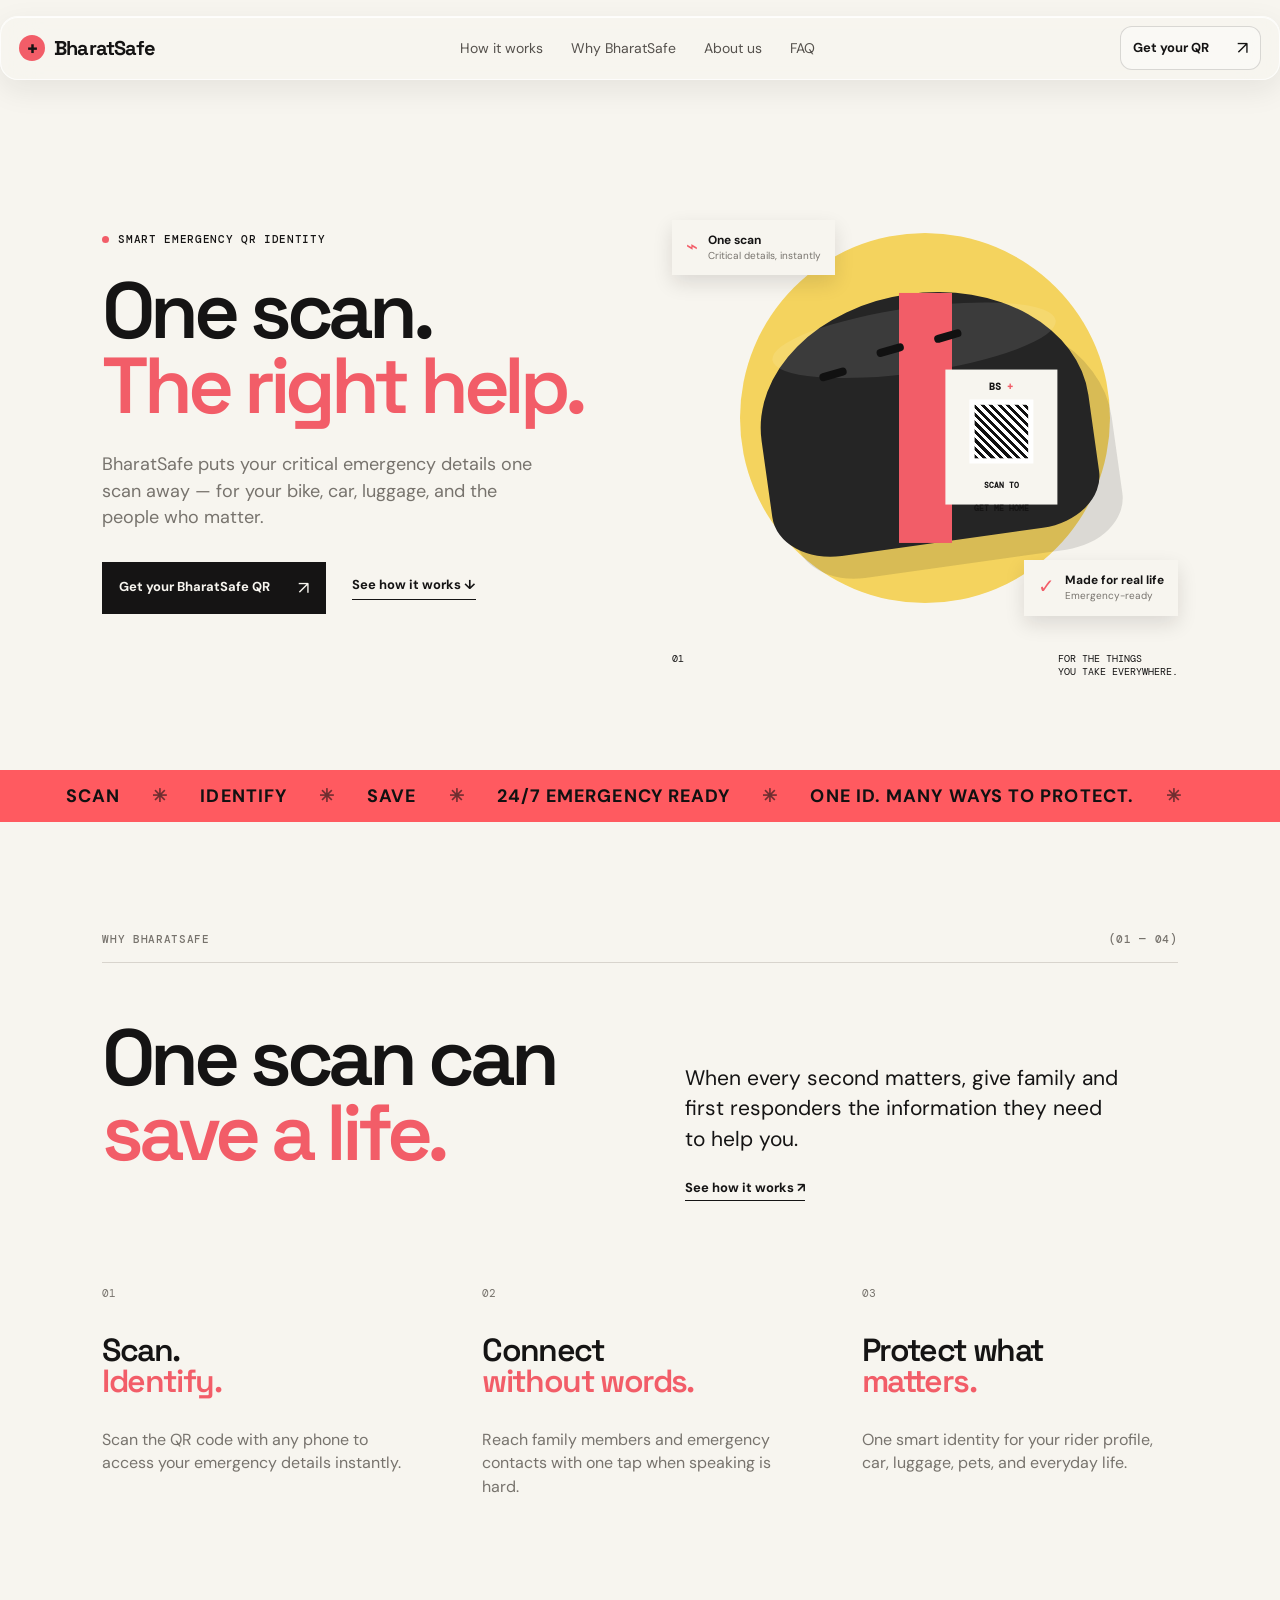
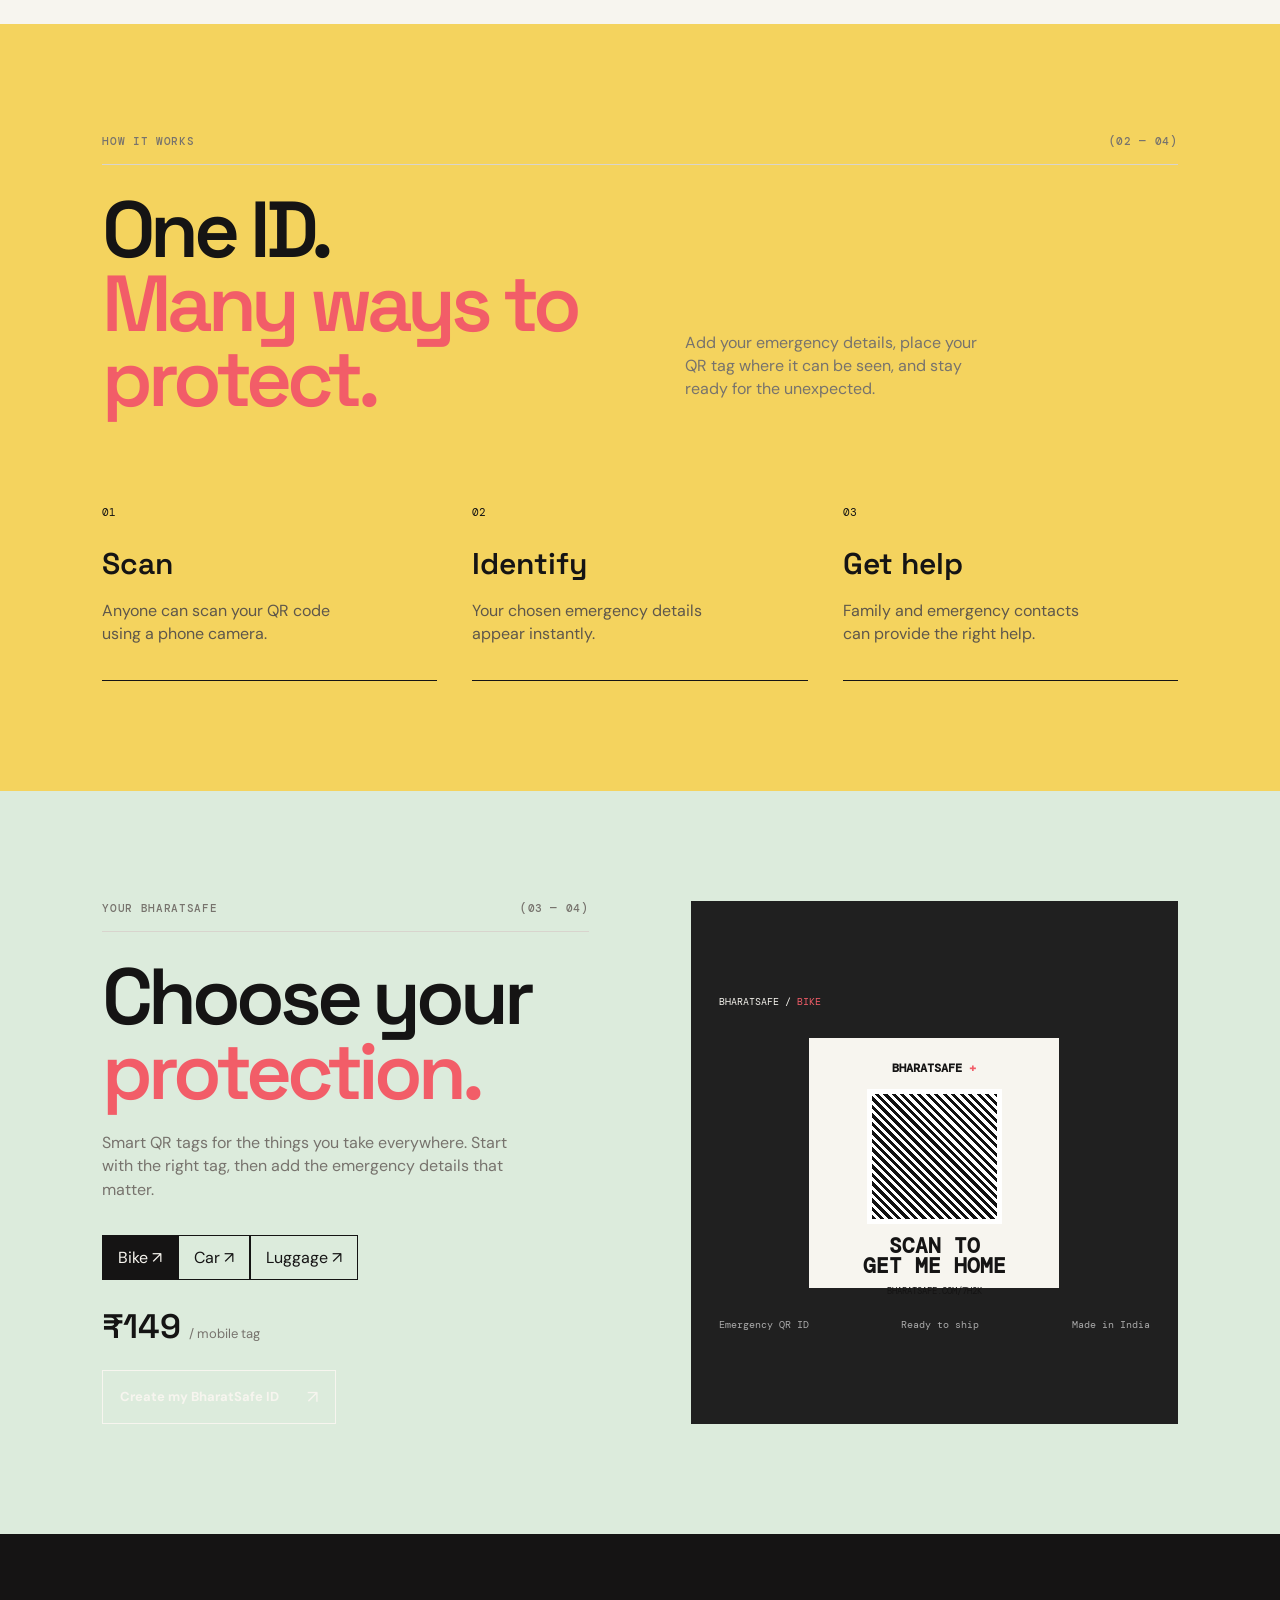
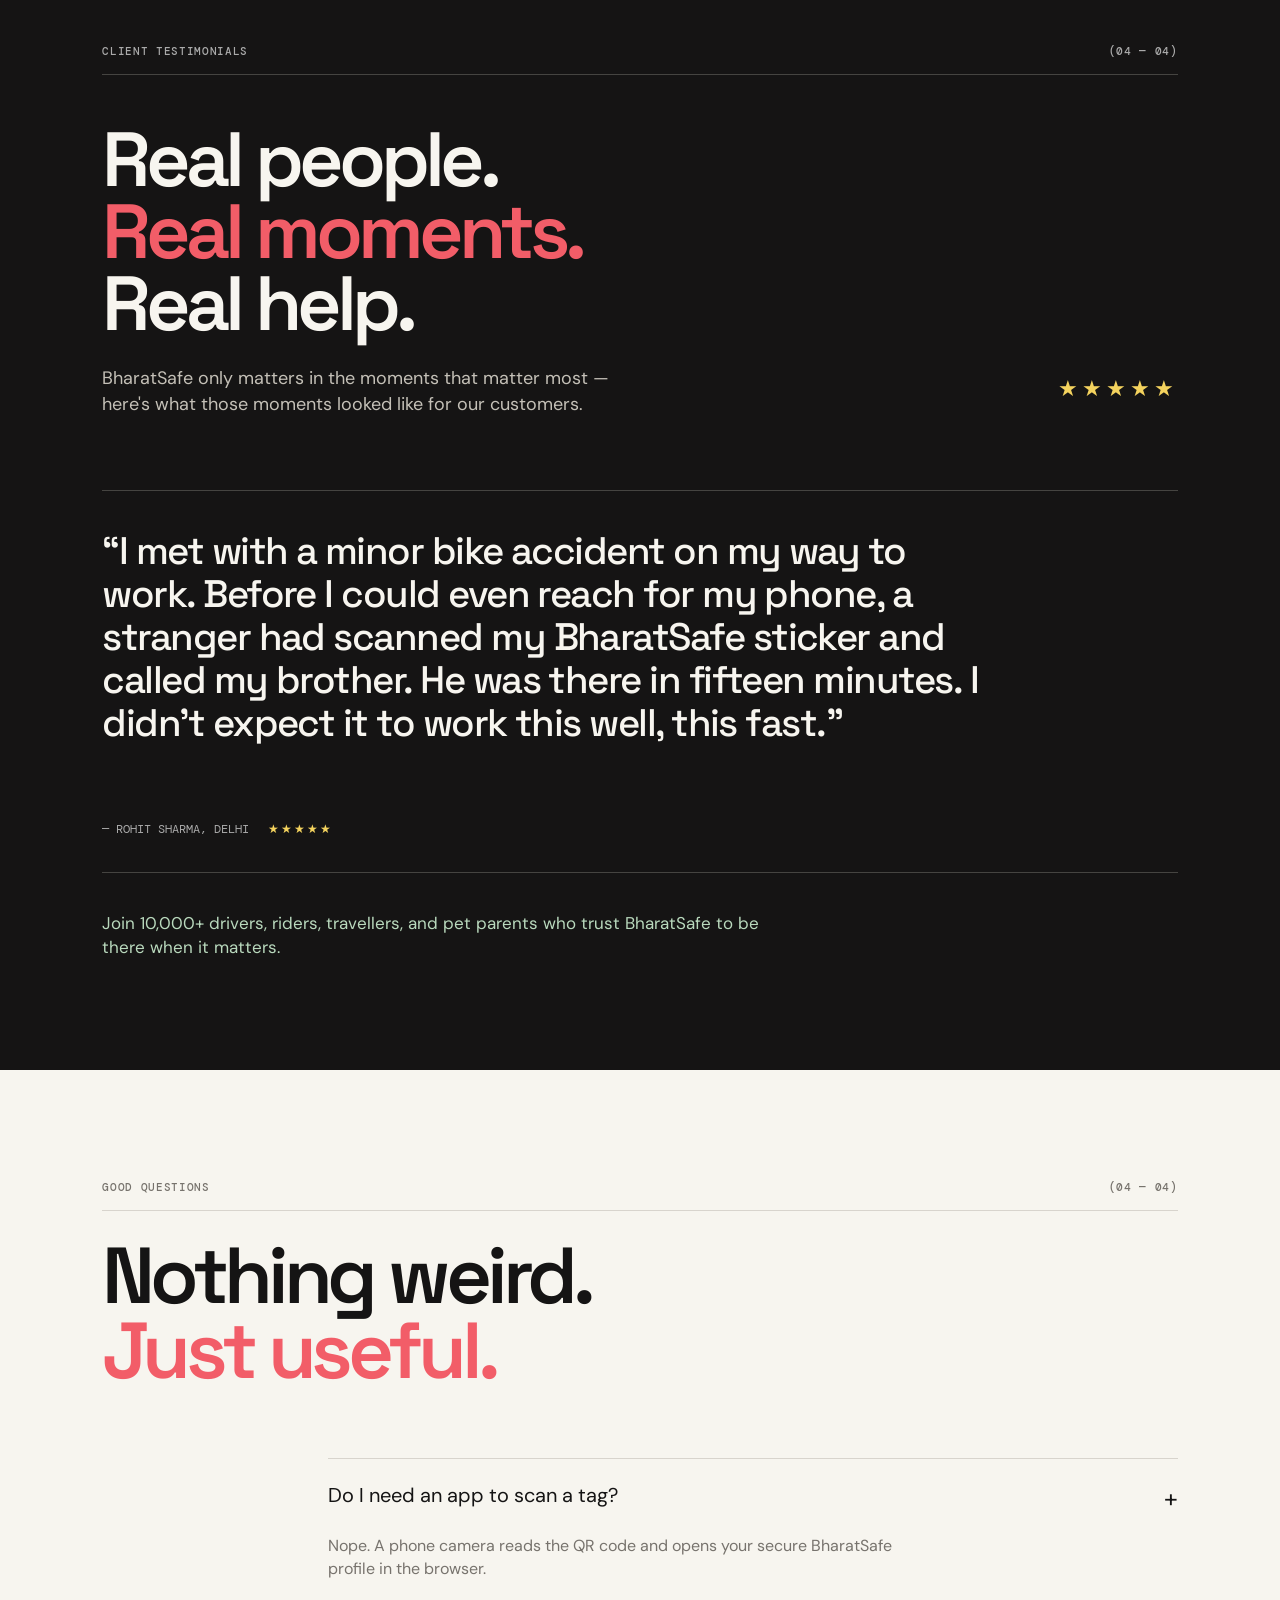
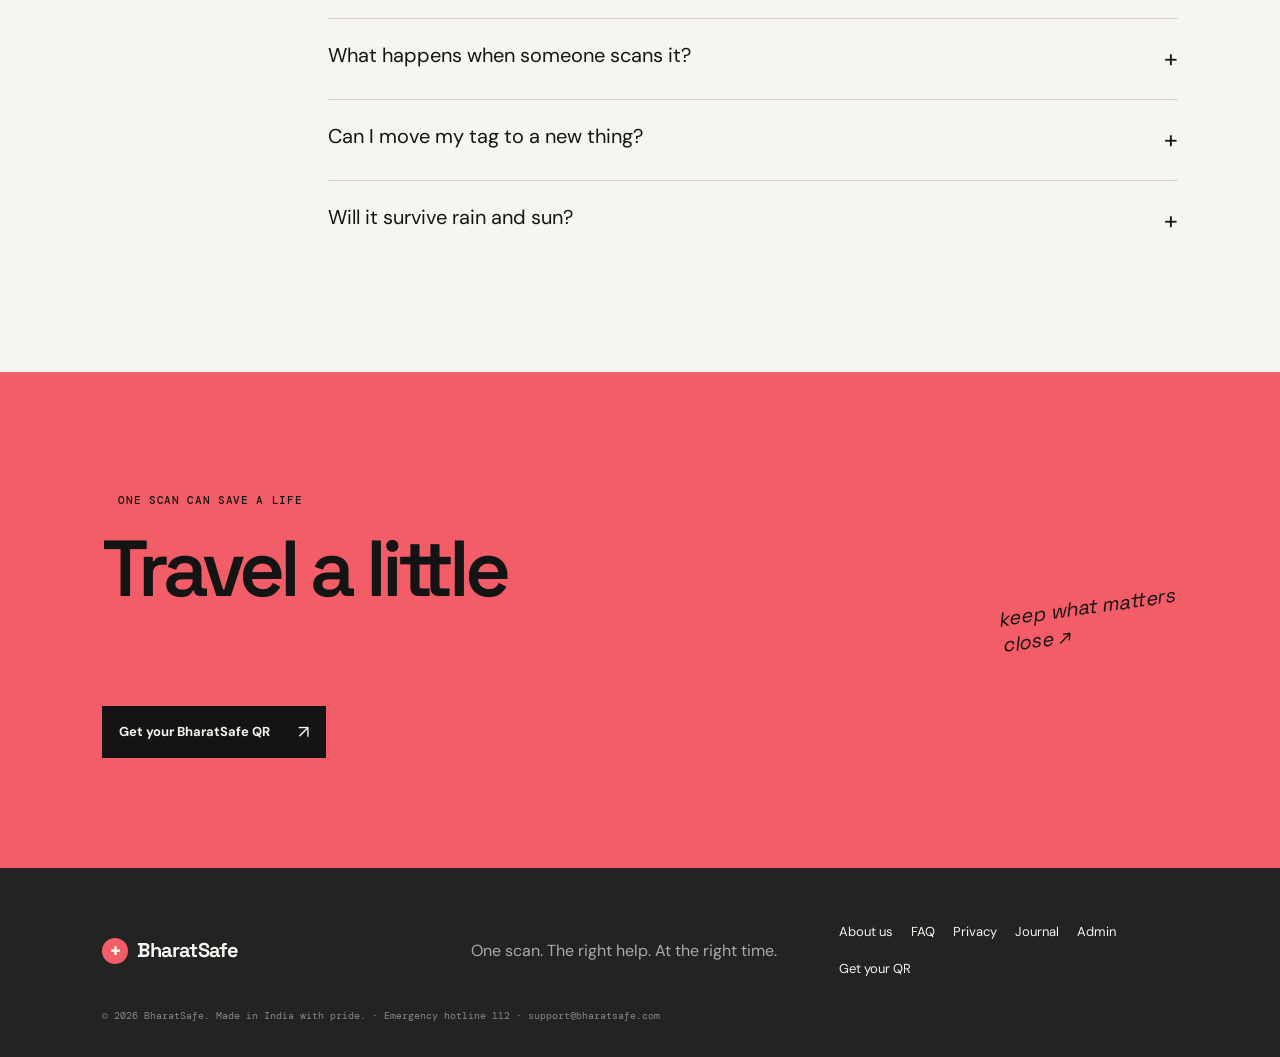
==== index.html @ a45b02cd "Add animated 24/7 ticker banner" ====
<!doctype html>
<html lang="en">
<head>
  <meta charset="UTF-8" />
  <meta name="viewport" content="width=device-width, initial-scale=1.0" />
  <meta name="description" content="BharatSafe smart emergency QR tags help people access your critical details when every second matters." />
  <title>BharatSafe — One scan. The right help.</title>
  <link rel="stylesheet" href="styles.css" />
  <link rel="stylesheet" href="glass-nav.css" />
  <link rel="stylesheet" href="cursor.css" />
</head>
<body>
  <header class="site-header">
    <a class="brand" href="/" aria-label="BharatSafe home">
      <span class="brand-mark" aria-hidden="true">+</span><span>BharatSafe</span>
    </a>
    <nav class="desktop-nav" aria-label="Main navigation">
      <a href="/how-it-works">How it works</a>
      <a href="/why-bharatsafe">Why BharatSafe</a>
      <a href="about.html">About us</a>
      <a href="/faq">FAQ</a>
    </nav>
    <a class="header-cta" href="/shop">Get your QR <span aria-hidden="true">↗</span></a>
  </header>

  <main id="top">
    <section class="hero section-pad">
      <div class="hero-copy reveal">
        <p class="eyebrow"><span class="eyebrow-dot"></span> Smart emergency QR identity</p>
        <h1>One scan.<br /><em>The right help.</em></h1>
        <p class="hero-intro">BharatSafe puts your critical emergency details one scan away — for your bike, car, luggage, and the people who matter.</p>
        <div class="hero-actions">
          <a class="button button-dark" href="/shop">Get your BharatSafe QR <span aria-hidden="true">↗</span></a>
          <a class="text-link" href="/how-it-works">See how it works <span aria-hidden="true">↓</span></a>
        </div>
      </div>

      <div class="hero-art reveal reveal-delay" aria-label="A BharatSafe QR sticker on a bike helmet">
        <div class="sun-shape"></div>
        <div class="floating-note note-one">
          <span class="note-icon" aria-hidden="true">⌁</span>
          <div><strong>One scan</strong><small>Critical details, instantly</small></div>
        </div>
        <div class="floating-note note-two">
          <span class="note-icon" aria-hidden="true">✓</span>
          <div><strong>Made for real life</strong><small>Emergency-ready</small></div>
        </div>
        <div class="helmet">
          <div class="helmet-shine"></div>
          <div class="helmet-stripe"></div>
          <div class="helmet-vent vent-one"></div>
          <div class="helmet-vent vent-two"></div>
          <div class="helmet-vent vent-three"></div>
          <div class="sticker">
            <div class="mini-brand">BS <span aria-hidden="true">+</span></div>
            <div class="qr qr-small" aria-hidden="true"></div>
            <strong>SCAN TO<br />GET ME HOME</strong>
          </div>
        </div>
        <div class="art-caption"><span>01</span><span>For the things<br />you take everywhere.</span></div>
      </div>
    </section>

   <section class="ticker" aria-label="BharatSafe benefits">
  <div class="ticker-track">
    <!-- First set of items -->
    <div class="ticker-content">
      <span>SCAN</span>
      <span class="ticker-sep" aria-hidden="true">✳</span>
      <span>IDENTIFY</span>
      <span class="ticker-sep" aria-hidden="true">✳</span>
      <span>SAVE</span>
      <span class="ticker-sep" aria-hidden="true">✳</span>
      <span>24/7 EMERGENCY READY</span>
      <span class="ticker-sep" aria-hidden="true">✳</span>
      <span>ONE ID. MANY WAYS TO PROTECT.</span>
      <span class="ticker-sep" aria-hidden="true">✳</span>
    </div>
    </section>

    <section class="intro section-pad" id="why-bharatsafe">
      <div class="section-kicker"><span>WHY BHARATSAFE</span><span>(01 — 04)</span></div>
      <div class="split-heading">
        <h2>One scan can<br /><em>save a life.</em></h2>
        <div>
          <p class="large-support">When every second matters, give family and first responders the information they need to help you.</p>
          <a class="arrow-link" href="/how-it-works">See how it works <span aria-hidden="true">↗</span></a>
        </div>
      </div>
      <div class="feature-grid">
        <article>
          <span class="feature-number">01</span>
          <h3>Scan.<br /><em>Identify.</em></h3>
          <p>Scan the QR code with any phone to access your emergency details instantly.</p>
        </article>
        <article>
          <span class="feature-number">02</span>
          <h3>Connect<br /><em>without words.</em></h3>
          <p>Reach family members and emergency contacts with one tap when speaking is hard.</p>
        </article>
        <article>
          <span class="feature-number">03</span>
          <h3>Protect what<br /><em>matters.</em></h3>
          <p>One smart identity for your rider profile, car, luggage, pets, and everyday life.</p>
        </article>
      </div>
    </section>

    <section class="showcase section-pad" id="how-it-works">
      <div class="section-kicker"><span>HOW IT WORKS</span><span>(02 — 04)</span></div>
      <div class="showcase-heading">
        <h2>One ID.<br /><em>Many ways to protect.</em></h2>
        <p>Add your emergency details, place your QR tag where it can be seen, and stay ready for the unexpected.</p>
      </div>
      <div class="steps">
        <div class="step active"><span>01</span><h3>Scan</h3><p>Anyone can scan your QR code using a phone camera.</p><div class="step-line"></div></div>
        <div class="step"><span>02</span><h3>Identify</h3><p>Your chosen emergency details appear instantly.</p><div class="step-line"></div></div>
        <div class="step"><span>03</span><h3>Get help</h3><p>Family and emergency contacts can provide the right help.</p><div class="step-line"></div></div>
      </div>
    </section>

    <section class="tag-builder section-pad" id="shop">
      <div class="builder-copy">
        <div class="section-kicker"><span>YOUR BHARATSAFE</span><span>(03 — 04)</span></div>
        <h2>Choose your<br /><em>protection.</em></h2>
        <p>Smart QR tags for the things you take everywhere. Start with the right tag, then add the emergency details that matter.</p>
        
        <div class="selector" role="tablist" aria-label="Choose a tag type">
          <button class="selector-button active" data-type="bike" role="tab" aria-selected="true">Bike <span aria-hidden="true">↗</span></button>
          <button class="selector-button" data-type="car" role="tab" aria-selected="false">Car <span aria-hidden="true">↗</span></button>
          <button class="selector-button" data-type="luggage" role="tab" aria-selected="false">Luggage <span aria-hidden="true">↗</span></button>
        </div>

        <div class="price-line"><strong>₹149</strong><span>/ mobile tag</span></div>
        <a class="button button-light" href="/profile">Create my BharatSafe ID <span aria-hidden="true">↗</span></a>
      </div>

      <div class="tag-preview">
        <div class="preview-label">BHARATSAFE / <span id="preview-type">BIKE</span></div>
        <div class="large-sticker">
          <div class="mini-brand large">BHARATSAFE <span aria-hidden="true">+</span></div>
          <div class="qr qr-large" aria-hidden="true"></div>
          <h3 id="preview-title">SCAN TO<br />GET ME HOME</h3>
          <p>BHARATSAFE.COM/7H2K</p>
        </div>
        <div class="preview-foot">
          <span>Emergency QR ID</span>
          <span>Ready to ship</span>
          <span>Made in India</span>
        </div>
      </div>
    </section>

    <section class="testimonials section-pad" id="profile">
      <div class="section-kicker"><span>CLIENT TESTIMONIALS</span><span>(04 — 04)</span></div>
      <div class="testimonials-heading">
        <div>
          <h2>Real people.<br /><em>Real moments.</em><br />Real help.</h2>
          <p>BharatSafe only matters in the moments that matter most — here's what those moments looked like for our customers.</p>
        </div>
        <span class="testimonial-stars" aria-label="Five star testimonials">★★★★★</span>
      </div>
      <div class="testimonial-window" aria-live="polite">
        <div class="testimonial-track">
          <article class="testimonial-card"><p>“I met with a minor bike accident on my way to work. Before I could even reach for my phone, a stranger had scanned my BharatSafe sticker and called my brother. He was there in fifteen minutes. I didn't expect it to work this well, this fast.”</p><footer>— Rohit Sharma, Delhi <span aria-hidden="true">★★★★★</span></footer></article>
          <article class="testimonial-card"><p>“Lost my suitcase during a layover and honestly thought I'd never see it again. Someone at the airport scanned the BharatSafe tag and messaged me directly. Got it back the same day — no complaints, no lost-and-found forms.”</p><footer>— Priya Nair, Bengaluru <span aria-hidden="true">★★★★★</span></footer></article>
          <article class="testimonial-card"><p>“My dog Simba slipped out of the house during the Diwali fireworks — every pet parent's nightmare. A neighbour a few streets away scanned his BharatSafe collar tag and called us within minutes. I don't think I've ever run that fast to hug my dog.”</p><footer>— Meera Iyer, Mumbai <span aria-hidden="true">★★★★★</span></footer></article>
          <article class="testimonial-card"><p>“As a parent, I put BharatSafe stickers on my son's bike and school bag without expecting much. Then his bike was involved in a small scrape near school, and the other rider scanned it and called me directly instead of panicking. It genuinely gives me peace of mind now.”</p><footer>— Anita Desai, Pune <span aria-hidden="true">★★★★★</span></footer></article>
          <article class="testimonial-card"><p>“My cat is an escape artist — always has been. Ever since I put a BharatSafe tag on her collar, I worry a lot less every time she slips out the door.”</p><footer>— Arjun Kapoor, Chandigarh <span aria-hidden="true">★★★★★</span></footer></article>
          <article class="testimonial-card"><p>“Simple, affordable, and genuinely useful. No unnecessary app, no complicated setup — just a sticker that does exactly what it promises. This is the kind of quiet innovation India needs more of.”</p><footer>— Karan Mehta, Ahmedabad <span aria-hidden="true">★★★★★</span></footer></article>
        </div>
      </div>
      <p class="trust-line">Join 10,000+ drivers, riders, travellers, and pet parents who trust BharatSafe to be there when it matters.</p>
    </section>

    <section class="faq section-pad" id="faq">
      <div class="section-kicker"><span>GOOD QUESTIONS</span><span>(04 — 04)</span></div>
      <h2>Nothing weird.<br /><em>Just useful.</em></h2>
      <div class="faq-list">
        <details open>
          <summary>Do I need an app to scan a tag? <span aria-hidden="true">+</span></summary>
          <p>Nope. A phone camera reads the QR code and opens your secure BharatSafe profile in the browser.</p>
        </details>
        <details>
          <summary>What happens when someone scans it? <span aria-hidden="true">+</span></summary>
          <p>They see the contact details you chose to share and can reach you without seeing your private account information.</p>
        </details>
        <details>
          <summary>Can I move my tag to a new thing? <span aria-hidden="true">+</span></summary>
          <p>Yes. You can update the name and details on your profile anytime. The code stays the same.</p>
        </details>
        <details>
          <summary>Will it survive rain and sun? <span aria-hidden="true">+</span></summary>
          <p>BharatSafe stickers are made with durable, weatherproof vinyl and a UV-resistant finish.</p>
        </details>
      </div>
    </section>

    <section class="final-cta section-pad">
      <div class="final-cta-inner">
        <p class="eyebrow"><span class="eyebrow-dot"></span> One scan can save a life</p>
        <h2>Travel a little<br /><em>safer.</em></h2>
        <a class="button button-dark" href="/shop">Get your BharatSafe QR <span aria-hidden="true">↗</span></a>
      </div>
      <div class="final-scribble">keep what matters<br />close <span aria-hidden="true">↗</span></div>
    </section>
  </main>

  <footer class="site-footer">
    <a class="brand" href="/" aria-label="BharatSafe home">
      <span class="brand-mark" aria-hidden="true">+</span><span>BharatSafe</span>
    </a>
    <p>One scan. The right help. At the right time.</p>
    <div>
      <a href="about.html">About us</a>
      <a href="/faq">FAQ</a>
      <a href="/profile">Privacy</a>
      <a href="/journal">Journal</a>
      <a href="/admin">Admin</a>
      <a href="/shop">Get your QR</a>
    </div>
    <small>© 2026 BharatSafe. Made in India with pride. · Emergency hotline 112 · support@bharatsafe.com</small>
  </footer>

  <script src="cursor.js"></script>
  <script src="script.js"></script>
</body>
</html>
---- styles.css ----
@import url('https://fonts.googleapis.com/css2?family=DM+Mono:wght@400;500&family=DM+Sans:wght@400;500;600;700&family=Space+Grotesk:wght@400;500;600;700&display=swap');
:root{--paper:#f7f5ef;--ink:#151414;--muted:#77736d;--pink:#f25d68;--yellow:#f4d35e;--line:#d8d4cd;--green:#b9d9bd}*{box-sizing:border-box}html{scroll-behavior:smooth}body{margin:0;background:var(--paper);color:var(--ink);font-family:'DM Sans',sans-serif;font-size:16px;line-height:1.45}a{color:inherit;text-decoration:none}button{font:inherit;color:inherit}.site-header{height:84px;display:flex;align-items:center;justify-content:space-between;max-width:1440px;margin:auto;padding:0 5vw;border-bottom:1px solid var(--line)}.brand{font-family:'Space Grotesk',sans-serif;font-size:20px;font-weight:700;letter-spacing:-.04em;display:flex;align-items:center;gap:9px}.brand-mark{background:var(--pink);width:26px;height:26px;display:inline-grid;place-items:center;border-radius:50%;font-size:21px;line-height:1}.desktop-nav{display:flex;gap:28px;color:#55514d;font-size:14px}.desktop-nav a:hover,.site-footer a:hover{text-decoration:underline;text-underline-offset:4px}.header-cta,.button{display:inline-flex;align-items:center;justify-content:center;gap:28px;padding:13px 17px;font-size:13px;font-weight:700}.header-cta{border-bottom:1px solid var(--ink);padding:5px 0}.header-cta span,.button span{font-size:18px;font-weight:400}.section-pad{padding:110px 8vw;max-width:1440px;margin:auto}.eyebrow,.section-kicker{font:500 11px 'DM Mono',monospace;letter-spacing:.06em;text-transform:uppercase}.eyebrow{display:flex;align-items:center;gap:9px}.eyebrow-dot{width:7px;height:7px;background:var(--pink);display:inline-block;border-radius:50%}.hero{min-height:690px;display:grid;grid-template-columns:1fr 1fr;gap:5vw;align-items:center;padding-top:75px;padding-bottom:90px;overflow:hidden}.hero h1,.split-heading h2,.showcase h2,.builder-copy h2,.profile-card h2,.faq h2,.final-cta h2{font:600 clamp(52px,6.2vw,94px)/.94 'Space Grotesk',sans-serif;letter-spacing:-.065em;margin:28px 0}.hero h1 em,.split-heading em,.showcase em,.builder-copy em,.profile-card em,.faq em,.final-cta em{font-style:normal;color:var(--pink)}.hero-intro{max-width:440px;font-size:18px;color:var(--muted)}.hero-actions{display:flex;align-items:center;gap:26px;margin-top:32px}.button-dark{background:var(--ink);color:var(--paper)}.button-light{border:1px solid var(--paper);color:var(--paper)}.text-link,.arrow-link{font-size:13px;font-weight:700;border-bottom:1px solid currentColor;padding-bottom:4px}.hero-art{min-height:520px;position:relative}.sun-shape{position:absolute;width:370px;height:370px;border-radius:50%;background:var(--yellow);left:50%;top:50%;transform:translate(-50%,-50%)}.helmet{position:absolute;width:330px;height:250px;border-radius:52% 52% 20% 20%;background:#252525;left:50%;top:50%;transform:translate(-50%,-50%) rotate(-8deg);box-shadow:20px 25px 0 rgba(21,20,20,.12)}.helmet-shine{position:absolute;inset:14px 22px auto;height:65px;border-radius:50%;background:rgba(255,255,255,.1)}.helmet-stripe{position:absolute;inset:0 42%;background:var(--pink);transform:rotate(8deg)}.helmet-vent{position:absolute;width:28px;height:8px;border-radius:8px;background:#111;transform:rotate(-8deg)}.vent-one{top:65px;left:66px}.vent-two{top:49px;left:126px}.vent-three{top:43px;left:185px}.sticker{position:absolute;right:36px;bottom:28px;width:112px;height:135px;background:var(--paper);padding:10px;transform:rotate(8deg);text-align:center}.mini-brand{font:700 10px 'DM Mono',monospace}.mini-brand span{color:var(--pink)}.qr{background:repeating-linear-gradient(45deg,#111 0 3px,#fff 3px 6px);border:5px solid #fff}.qr-small{width:64px;height:64px;margin:7px auto}.sticker strong{font:700 8px 'DM Mono',monospace;line-height:1.1}.floating-note{position:absolute;z-index:2;background:var(--paper);padding:12px 14px;display:flex;gap:10px;box-shadow:0 8px 20px rgba(21,20,20,.12);font-size:12px}.floating-note small{display:block;color:var(--muted);font-size:10px}.note-one{top:62px;left:0}.note-two{right:0;bottom:62px}.note-icon{color:var(--pink);font-size:20px}.art-caption{position:absolute;bottom:0;left:0;right:0;display:flex;justify-content:space-between;font:10px 'DM Mono',monospace;text-transform:uppercase}.ticker{display:flex;align-items:center;justify-content:space-around;gap:20px;padding:18px 5vw;background:var(--pink);font:700 12px 'DM Mono',monospace;overflow:hidden}.ticker span{font-size:18px}.section-kicker{display:flex;justify-content:space-between;border-bottom:1px solid var(--line);padding-bottom:16px;color:var(--muted)}.split-heading{display:grid;grid-template-columns:1fr 1fr;gap:7vw;align-items:end}.split-heading h2{margin-top:58px}.large-support{font-size:21px;max-width:440px}.feature-grid{display:grid;grid-template-columns:repeat(3,1fr);gap:5vw;margin-top:82px}.feature-number{font:11px 'DM Mono',monospace;color:var(--muted)}.feature-grid h3{font:600 32px/.95 'Space Grotesk',sans-serif;letter-spacing:-.05em}.feature-grid em{font-style:normal;color:var(--pink)}.feature-grid p,.showcase-heading>p{color:var(--muted);max-width:300px}.showcase{background:var(--yellow)}.showcase-heading{display:grid;grid-template-columns:1fr 1fr;gap:7vw;align-items:end}.showcase-heading h2{margin-bottom:0}.steps{display:grid;grid-template-columns:repeat(3,1fr);gap:35px;margin-top:82px}.step{position:relative}.step>span{font:11px 'DM Mono',monospace}.step h3{font:600 30px 'Space Grotesk',sans-serif;margin:22px 0 8px}.step p{color:#5e574b;max-width:240px}.step-line{height:1px;background:var(--ink);margin-top:35px}.tag-builder{display:grid;grid-template-columns:1fr 1fr;gap:8vw;background:#dcebdc}.builder-copy h2{margin-bottom:22px}.builder-copy>p{color:var(--muted);max-width:420px}.selector{display:flex;margin:34px 0 25px}.selector-button{border:1px solid var(--ink);background:transparent;padding:10px 15px;cursor:pointer}.selector-button.active{background:var(--ink);color:var(--paper)}.price-line{display:flex;align-items:baseline;gap:8px;margin-bottom:22px}.price-line strong{font:600 34px 'Space Grotesk',sans-serif}.price-line span{color:var(--muted);font-size:13px}.tag-preview{background:#202020;color:var(--paper);min-height:480px;padding:28px;display:flex;flex-direction:column;align-items:center;justify-content:center}.preview-label,.preview-foot{width:100%;font:10px 'DM Mono',monospace}.preview-label{text-align:left}.preview-label span{color:var(--pink)}.large-sticker{width:250px;height:250px;background:var(--paper);color:var(--ink);padding:22px;text-align:center;margin:30px auto}.mini-brand.large{font-size:12px}.qr-large{width:135px;height:135px;margin:13px auto}.large-sticker h3{font:700 21px/.95 'DM Mono',monospace;margin:0}.large-sticker p{font:9px 'DM Mono',monospace}.preview-foot{display:flex;justify-content:space-between;color:#aaa}.profile{background:var(--ink);color:var(--paper)}.profile-card{display:grid;grid-template-columns:1fr 1fr;gap:8vw}.profile-card h2{margin-top:28px}.profile-details{padding-top:18px}.profile-details>p{font-size:20px;color:#c4c0b7;max-width:460px}.detail-row{display:flex;justify-content:space-between;border-bottom:1px solid #474541;padding:16px 0;font:12px 'DM Mono',monospace}.detail-row strong{color:var(--green);font-weight:400}.light-link{display:inline-block;margin-top:28px;color:var(--paper)}.faq h2{margin-bottom:70px}.faq-list{max-width:850px;margin-left:auto}.faq details{border-top:1px solid var(--line);padding:22px 0}.faq summary{display:flex;justify-content:space-between;cursor:pointer;font-size:20px}.faq summary span{font-size:25px}.faq details p{color:var(--muted);max-width:600px}.final-cta{position:relative;min-height:480px;display:flex;align-items:center;justify-content:space-between;background:var(--pink)}.final-cta h2{margin:25px 0}.final-scribble{font:italic 20px 'Space Grotesk',sans-serif;transform:rotate(-8deg)}.site-footer{display:grid;grid-template-columns:1fr 1fr 1fr;gap:30px;padding:55px 8vw 35px;background:#242323;color:var(--paper)}.site-footer p{color:#aaa}.site-footer>div{display:flex;gap:18px;flex-wrap:wrap;font-size:13px}.site-footer small{grid-column:1/-1;color:#888;font:10px 'DM Mono',monospace}
.about-hero{padding-top:96px;padding-bottom:116px;display:grid;grid-template-columns:minmax(0,1.15fr) minmax(260px,.85fr);gap:8vw;align-items:end}.about-hero h1{max-width:820px;margin:28px 0 0;font:600 clamp(56px,8vw,116px)/.92 'Space Grotesk',sans-serif;letter-spacing:-.065em}.about-hero h1 em,.about-section h2 em{font-style:normal;color:var(--pink)}.about-hero-copy{max-width:390px;padding-bottom:10px;font-size:20px}.about-rule{border-top:1px solid var(--line)}.about-section{padding-top:104px;padding-bottom:104px}.about-section:nth-of-type(odd){background:#f0ede5}.about-grid{display:grid;grid-template-columns:minmax(240px,.7fr) minmax(0,1.3fr);gap:10vw;margin-top:54px}.about-section h2{margin:0;font:600 clamp(42px,5vw,74px)/.94 'Space Grotesk',sans-serif;letter-spacing:-.06em}.about-copy{max-width:700px}.about-copy p{margin:0 0 24px;font-size:18px;line-height:1.65}.about-copy p:last-child{margin-bottom:0}.about-copy em{font-style:italic}.about-point{padding-top:17px;border-top:1px solid var(--line)}.about-point strong{font:600 13px 'DM Mono',monospace;letter-spacing:.06em;text-transform:uppercase}.about-values{display:grid;grid-template-columns:repeat(2,1fr);gap:1px;background:var(--line);margin-top:60px;border:1px solid var(--line)}.about-value{background:var(--paper);padding:30px 28px 34px;min-height:190px}.about-value h3{margin:0 0 14px;font:600 24px 'Space Grotesk',sans-serif}.about-value p{margin:0;color:#595550;line-height:1.6}.about-quote{margin:0;padding:44px 0 0;border-top:1px solid var(--line);font:500 clamp(27px,3.3vw,47px)/1.05 'Space Grotesk',sans-serif;letter-spacing:-.04em}.about-quote em{color:var(--pink);font-style:normal}
@media(max-width:800px){.site-header{height:70px;padding:0 6vw}.desktop-nav{display:none}.header-cta{font-size:12px}.section-pad{padding:76px 7vw}.hero{display:block;min-height:auto;padding-top:70px}.hero h1{font-size:clamp(52px,14vw,80px)}.hero-art{margin-top:65px;min-height:405px}.helmet{transform:translate(-50%,-50%) rotate(-8deg) scale(.78)}.ticker{gap:22px;justify-content:flex-start;padding-left:7vw}.ticker div:nth-of-type(2),.ticker div:nth-of-type(4),.ticker span:nth-of-type(3){display:none}.split-heading,.tag-builder,.profile-card,.showcase-heading{display:block}.split-heading h2{margin:42px 0 28px}.large-support{font-size:17px}.feature-grid{grid-template-columns:1fr;gap:37px;margin-top:55px}.showcase-heading>p{margin-bottom:42px}.showcase h2{margin-bottom:30px}.steps{grid-template-columns:1fr;gap:38px}.step-line{margin-top:18px}.tag-preview{margin-top:65px;min-height:420px}.large-sticker{width:205px;height:205px;padding:18px}.qr-large{width:104px;height:104px}.large-sticker h3{font-size:19px}.profile-card h2{margin:24px 0 55px}.faq h2{margin-bottom:48px}.faq summary{font-size:18px;gap:25px}.final-cta{display:block;min-height:510px}.final-scribble{position:absolute;bottom:65px;right:7vw}.site-footer{display:block}.site-footer p{margin:20px 0 28px}.site-footer small{display:block;margin-top:30px}.site-footer>div{flex-wrap:wrap}.about-hero{display:block;padding-top:74px;padding-bottom:76px}.about-hero h1{font-size:clamp(52px,14vw,80px)}.about-hero-copy{padding-top:34px;font-size:18px}.about-section{padding-top:74px;padding-bottom:74px}.about-grid{display:block;margin-top:42px}.about-section h2{margin-bottom:38px}.about-copy p{font-size:17px}.about-values{grid-template-columns:1fr;margin-top:46px}.about-value{min-height:auto}}

.testimonials{background:var(--ink);color:var(--paper);max-width:none}.testimonials .section-kicker{color:#aaa;border-color:#454441}.testimonials-heading{display:flex;align-items:end;justify-content:space-between;gap:40px}.testimonials h2{font:600 clamp(48px,6vw,84px)/.94 'Space Grotesk',sans-serif;letter-spacing:-.065em;margin:48px 0 25px}.testimonials h2 em{font-style:normal;color:var(--pink)}.testimonials-heading p{max-width:530px;color:#c4c0b7;font-size:18px}.testimonial-stars{color:var(--yellow);font-size:22px;letter-spacing:4px;padding-bottom:30px}.testimonial-window{overflow:hidden;margin-top:55px}.testimonial-track{display:flex;transition:transform .8s cubic-bezier(.22,.61,.36,1)}.testimonial-card{flex:0 0 100%;min-height:260px;padding:38px 5vw 35px 0;border-top:1px solid #454441;border-bottom:1px solid #454441;display:flex;flex-direction:column;justify-content:space-between}.testimonial-card p{max-width:900px;margin:0;font:500 clamp(24px,3vw,42px)/1.12 'Space Grotesk',sans-serif;letter-spacing:-.04em}.testimonial-card footer{margin-top:34px;color:#aaa;font:12px 'DM Mono',monospace;text-transform:uppercase}.testimonial-card footer span{color:var(--yellow);margin-left:12px;letter-spacing:2px}.trust-line{max-width:700px;margin:38px 0 0;color:var(--green);font-size:17px}.testimonials:has(.testimonial-track:hover) .testimonial-track{transition-duration:1.2s}
@media(prefers-reduced-motion:reduce){.testimonial-track{transition:none}.testimonial-track{transform:none!important}}
@media(max-width:800px){.testimonials-heading{display:block}.testimonials h2{margin-top:42px}.testimonial-stars{display:block;padding-bottom:0;margin-top:30px}.testimonial-card{padding:30px 0;min-height:390px}.testimonial-card p{font-size:25px}.trust-line{font-size:16px}}
/* Container bar */
.ticker {
  background-color: #ff5a60; /* Adjust this to match your exact coral/red shade */
  color: #111111;
  font-family: inherit;
  font-size: 0.85rem;
  font-weight: 700;
  letter-spacing: 0.08em;
  text-transform: uppercase;
  overflow: hidden;
  white-space: nowrap;
  user-select: none;
  display: flex;
  align-items: center;
  padding: 14px 0;
  width: 100%;
}

/* Flex wrapper holding both identical copies */
.ticker-track {
  display: flex;
  width: max-content;
  /* Runs infinitely from left to right */
  animation: scroll-left-to-right 22s linear infinite;
}

/* Pause scroll when a user hovers over it */
.ticker:hover .ticker-track {
  animation-play-state: paused;
}

/* Content block styling */
.ticker-content {
  display: flex;
  align-items: center;
  gap: 2rem;
  padding-right: 2rem;
  flex-shrink: 0;
}

.ticker-sep {
  opacity: 0.6;
  font-size: 0.9em;
}

/* Keyframes: Starts translated left (-50%) and glides to 0 to move left-to-right */
@keyframes scroll-left-to-right {
  from {
    transform: translateX(-50%);
  }
  to {
    transform: translateX(0%);
  }
}
---- glass-nav.css ----
.site-header {
  height: 64px;
  position: sticky;
  top: 16px;
  z-index: 10;
  max-width: 1320px;
  margin: 16px auto 0;
  padding: 0 18px;
  border: 1px solid rgba(255, 255, 255, 0.72);
  border-radius: 18px;
  background: rgba(247, 245, 239, 0.68);
  box-shadow: 0 10px 30px rgba(21, 20, 20, 0.08), inset 0 1px 0 rgba(255, 255, 255, 0.8);
  backdrop-filter: blur(18px) saturate(125%);
  -webkit-backdrop-filter: blur(18px) saturate(125%);
}

.header-cta {
  border: 1px solid rgba(21, 20, 20, 0.15);
  border-radius: 12px;
  background: rgba(255, 255, 255, 0.35);
  padding: 8px 12px;
  transition: 0.2s;
}

.header-cta:hover {
  background: var(--pink);
  border-color: var(--pink);
}

@media (max-width: 800px) {
  .site-header {
    height: 58px;
    top: 10px;
    margin-top: 10px;
    padding: 0 12px;
    border-radius: 16px;
  }
}
---- cursor.css ----
@media (hover: hover) and (pointer: fine) {
  body.has-custom-cursor,
  body.has-custom-cursor a,
  body.has-custom-cursor button,
  body.has-custom-cursor summary {
    cursor: none;
  }

  .cursor-dot,
  .cursor-ring {
    position: fixed;
    top: 0;
    left: 0;
    z-index: 100;
    pointer-events: none;
    opacity: 0;
    transform: translate3d(-100px, -100px, 0);
    transition: opacity 0.25s ease, width 0.25s ease, height 0.25s ease, background 0.25s ease, border-color 0.25s ease;
  }

  .cursor-dot {
    width: 8px;
    height: 8px;
    border-radius: 50%;
    background: var(--pink);
    margin: -4px 0 0 -4px;
  }

  .cursor-ring {
    width: 38px;
    height: 38px;
    border: 1px solid rgba(21, 20, 20, 0.65);
    border-radius: 50%;
    margin: -19px 0 0 -19px;
    display: grid;
    place-items: center;
  }

  .cursor-label {
    opacity: 0;
    color: var(--ink);
    font: 8px 'DM Mono', monospace;
    letter-spacing: 0.05em;
    transform: rotate(-12deg);
    transition: opacity 0.2s ease;
  }

  body.cursor-ready .cursor-dot,
  body.cursor-ready .cursor-ring {
    opacity: 1;
  }

  body.cursor-hover .cursor-ring {
    width: 54px;
    height: 54px;
    margin: -27px 0 0 -27px;
    border-color: var(--pink);
    background: rgba(242, 93, 104, 0.12);
  }

  body.cursor-scrolling .cursor-ring {
    width: 64px;
    height: 64px;
    margin: -32px 0 0 -32px;
    border-color: var(--pink);
    background: rgba(244, 211, 94, 0.62);
    animation: cursor-spin 0.7s ease-in-out infinite alternate;
  }

  body.cursor-scrolling .cursor-dot {
    background: var(--ink);
  }

  body.cursor-scrolling .cursor-label {
    opacity: 1;
  }

  @keyframes cursor-spin {
    from { transform: translate3d(0, 0, 0) rotate(-12deg); }
    to { transform: translate3d(0, 0, 0) rotate(12deg); }
  }
}
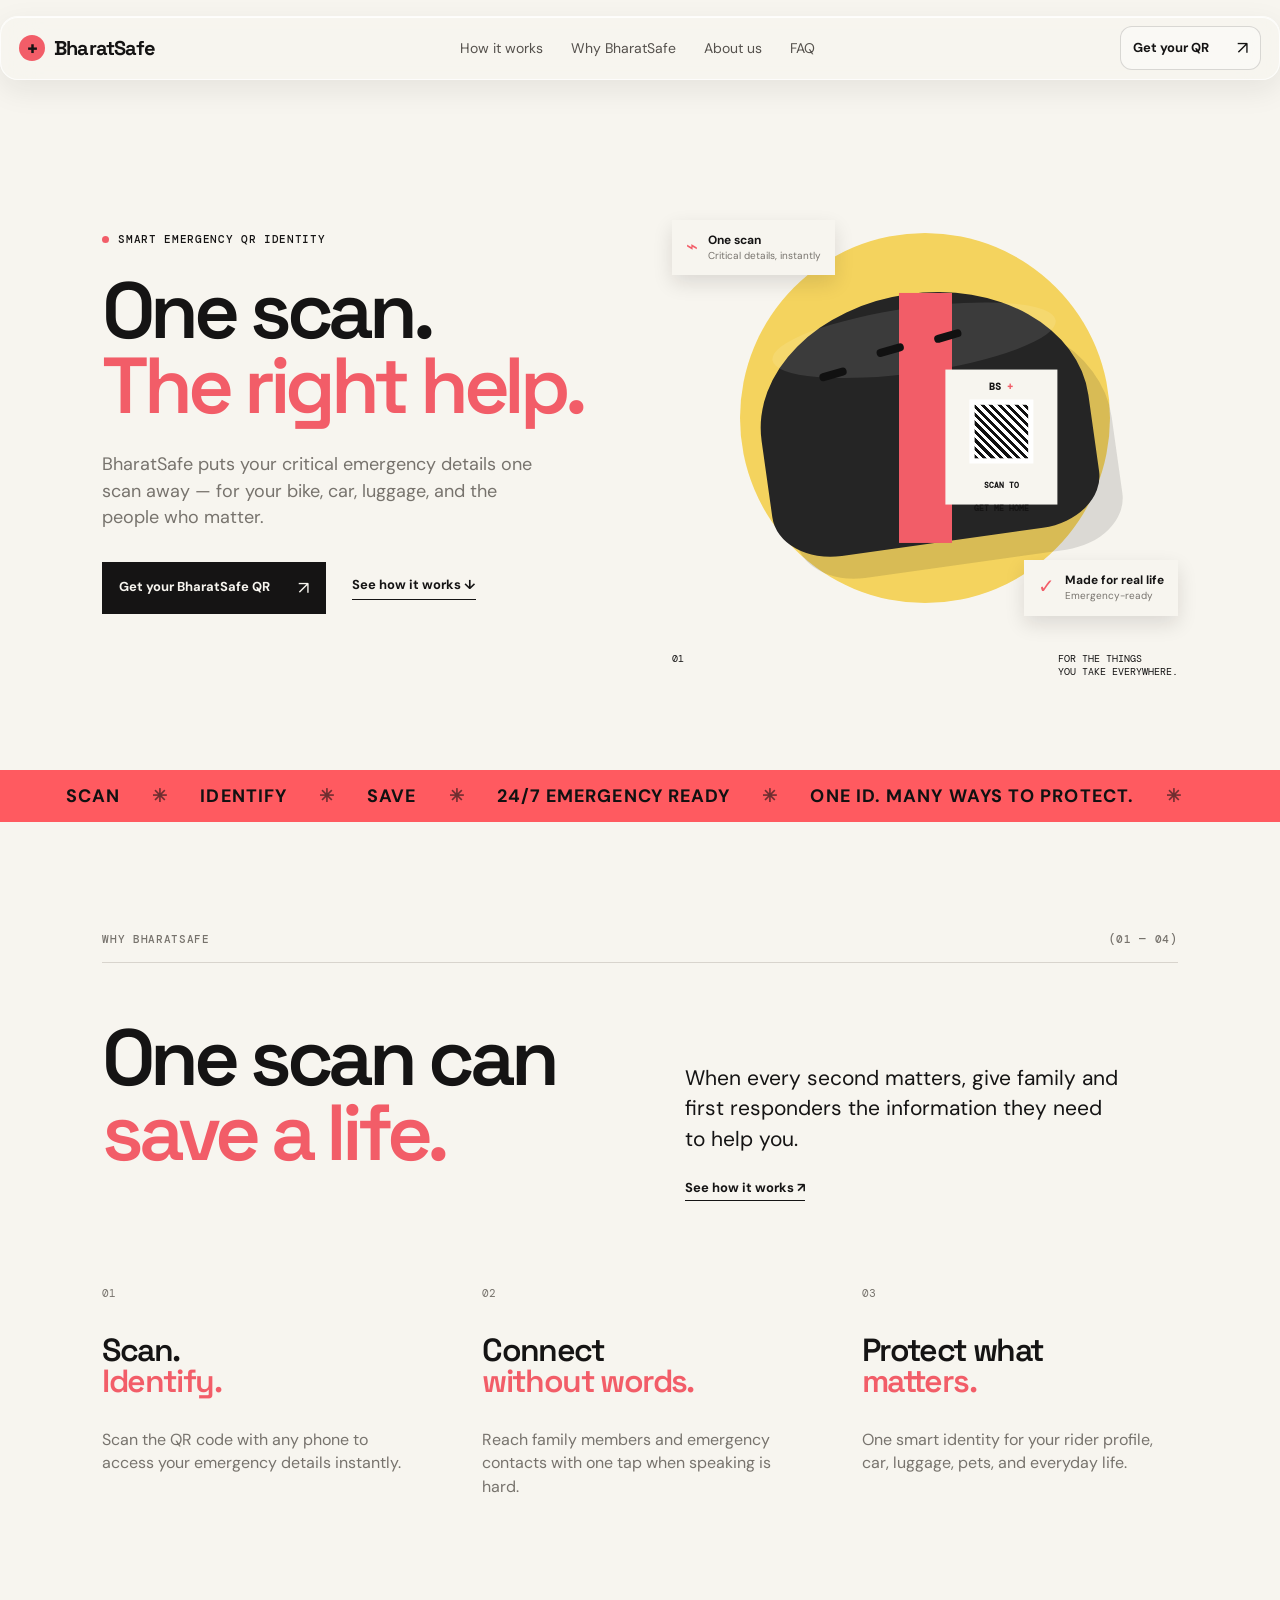
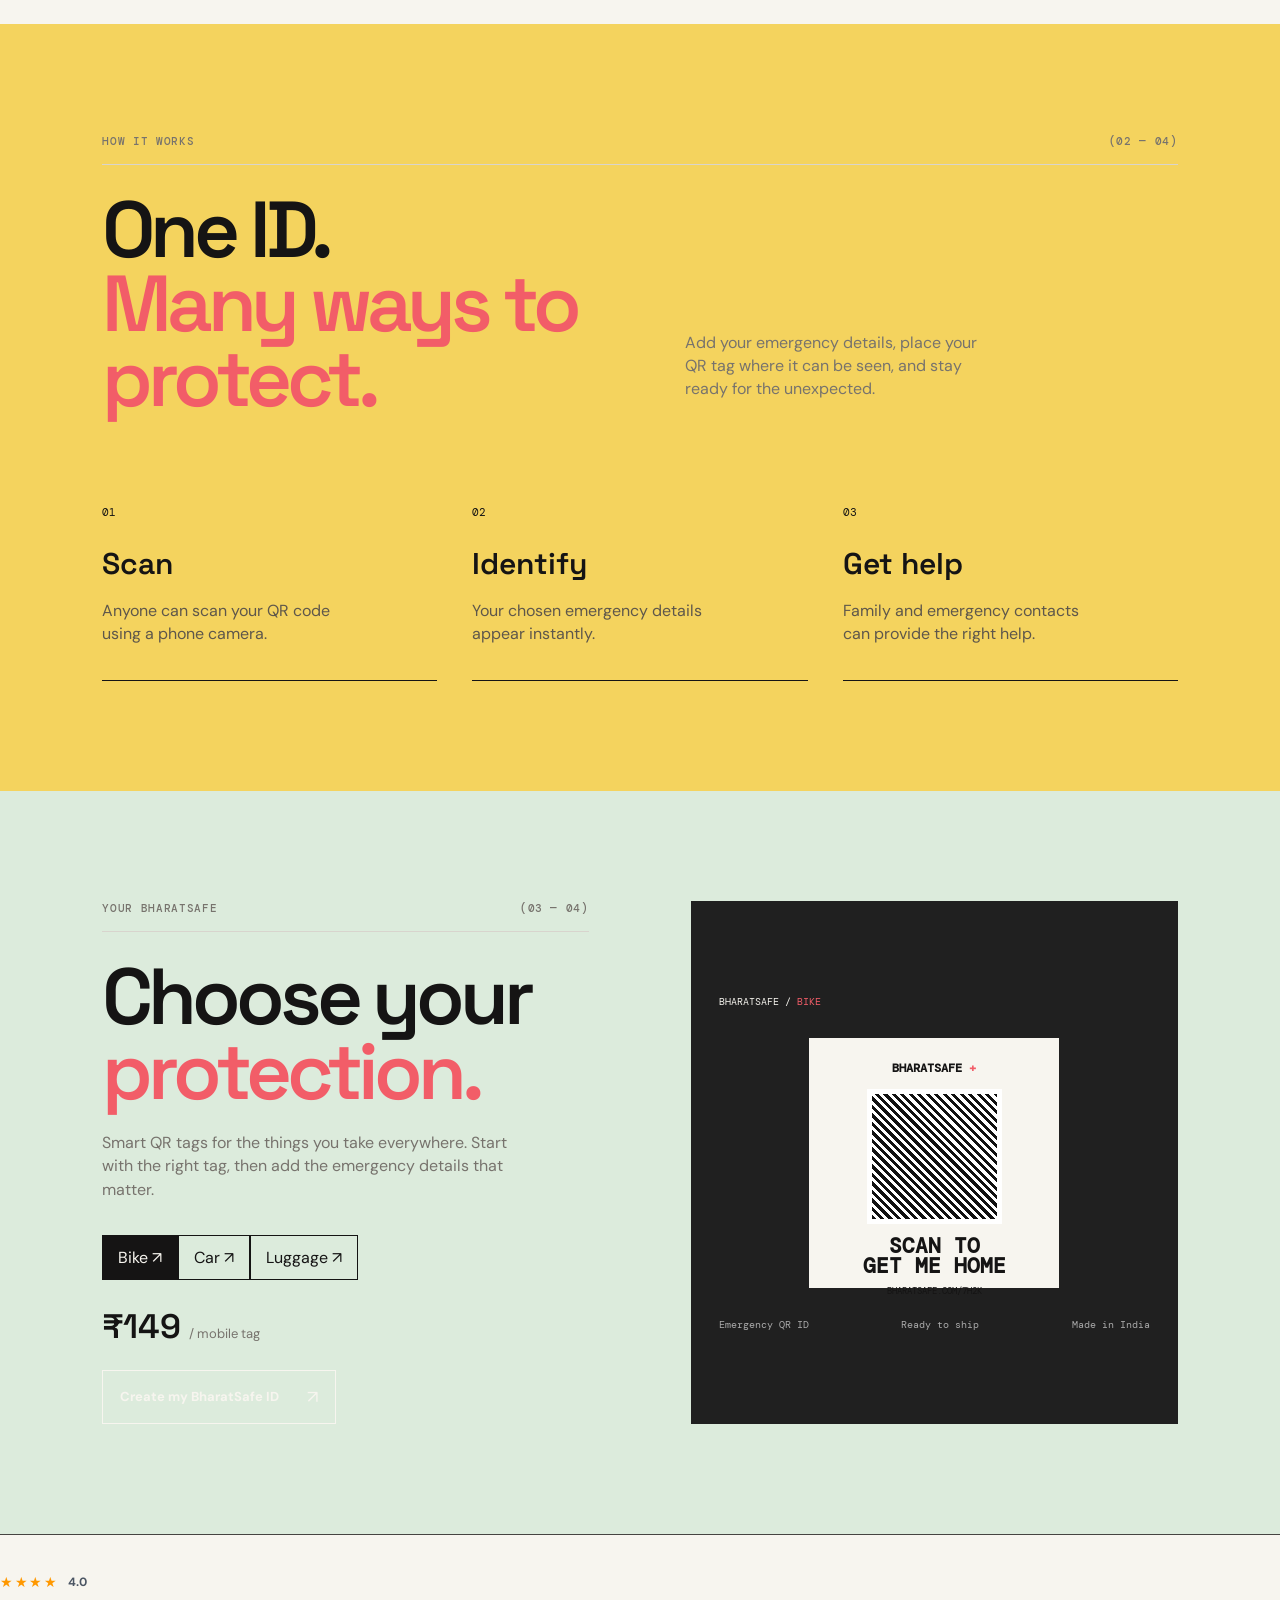
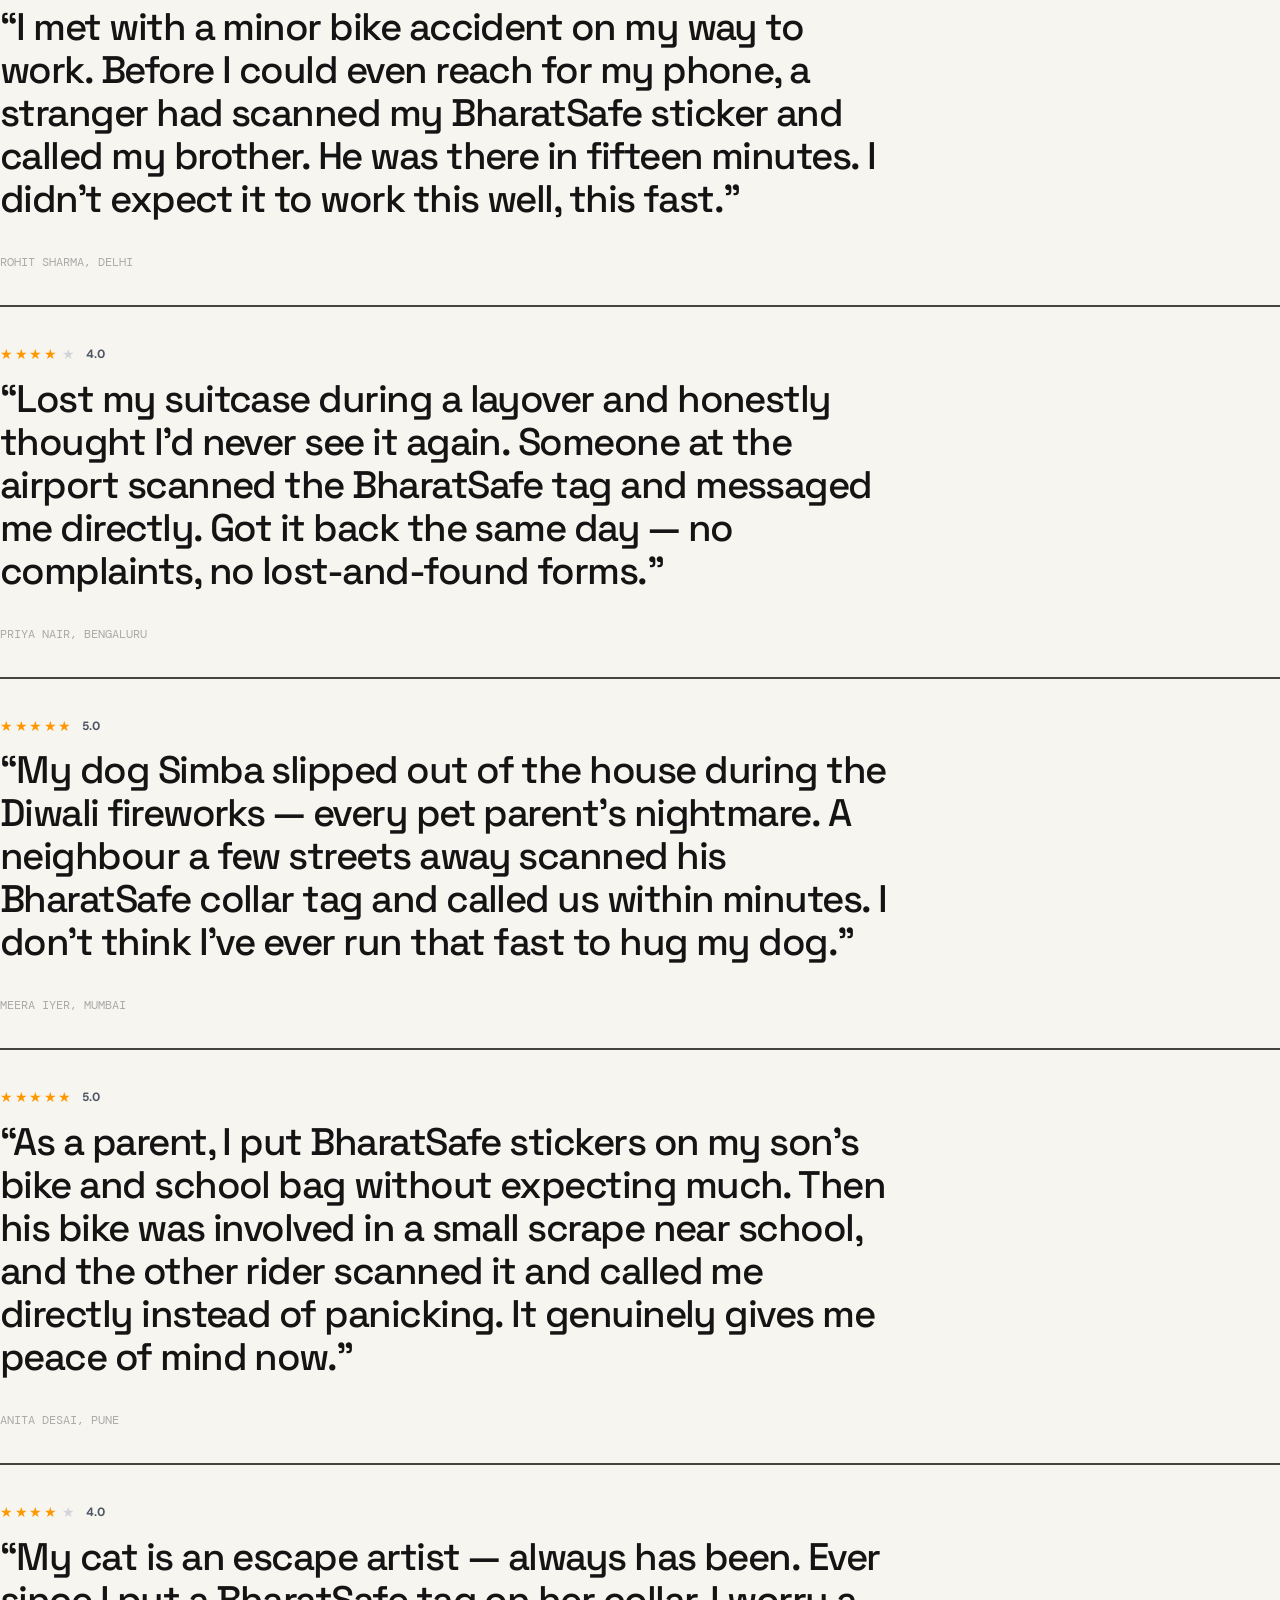
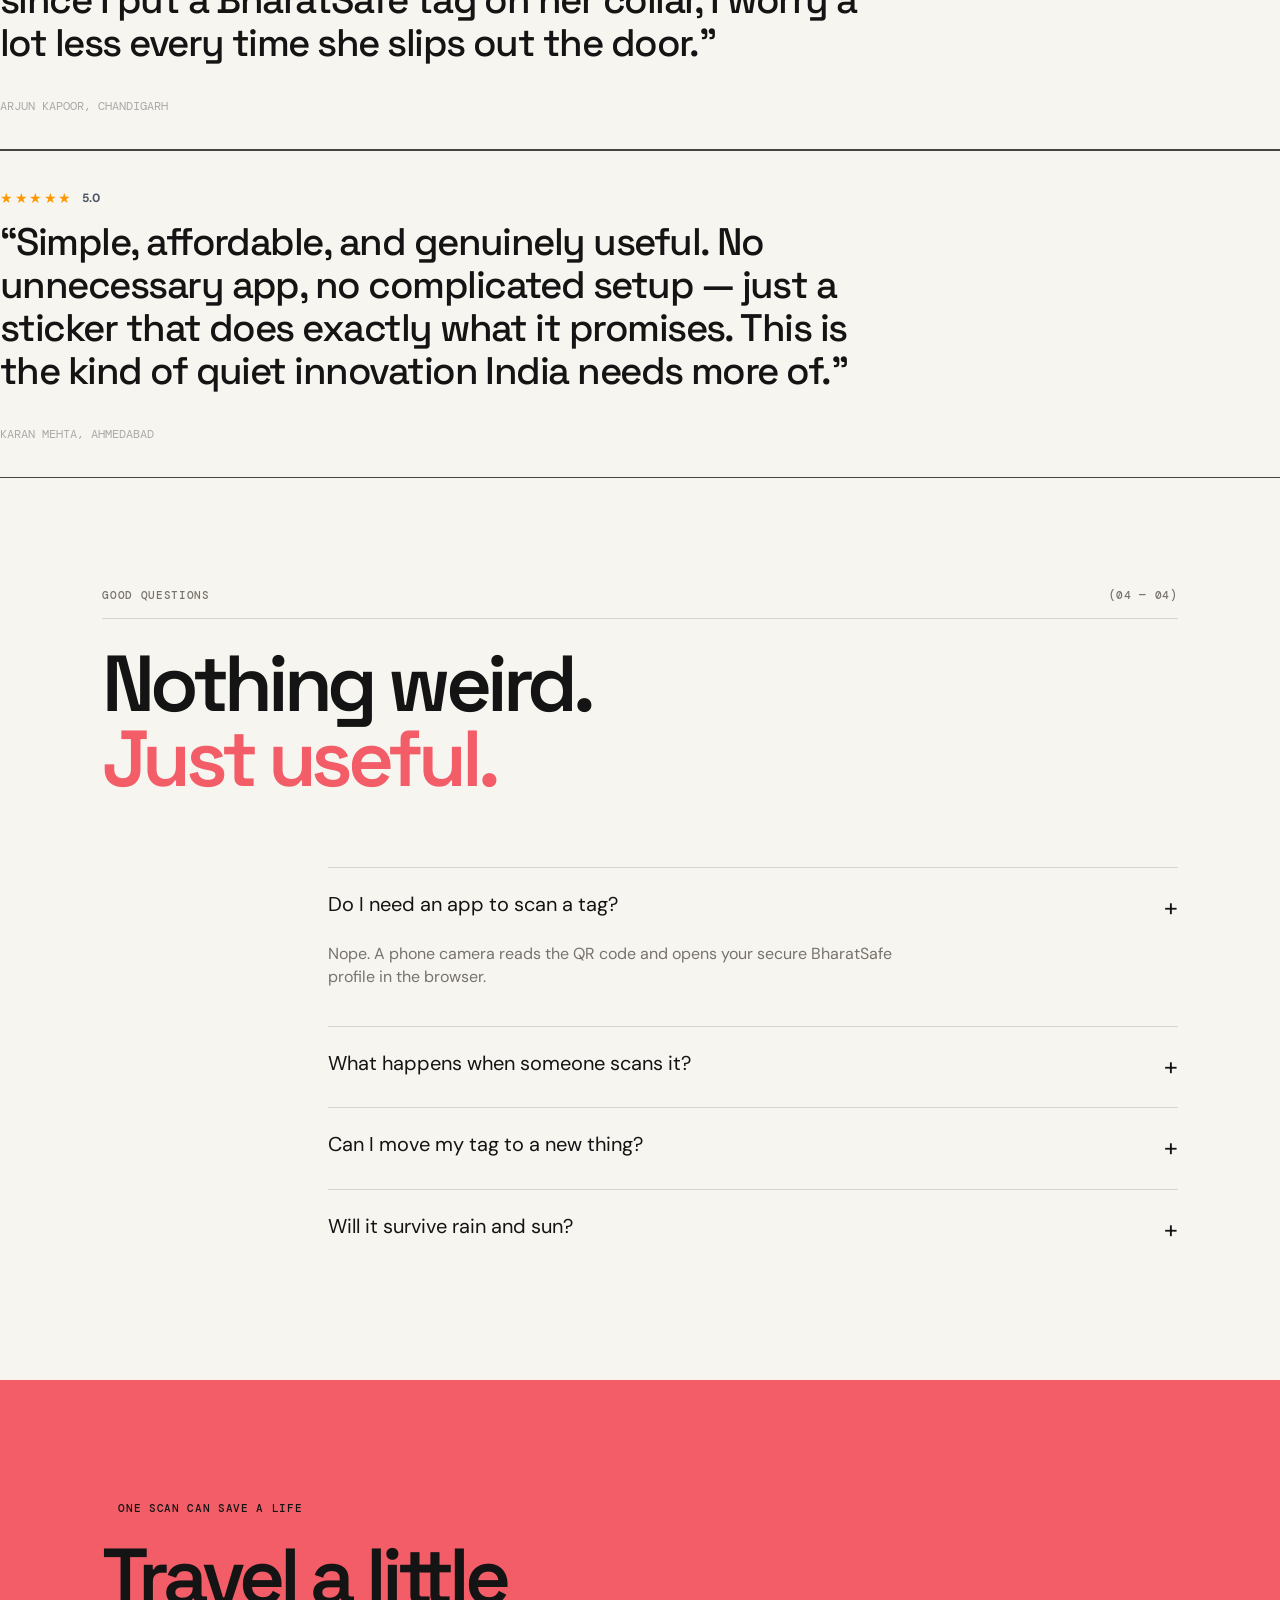
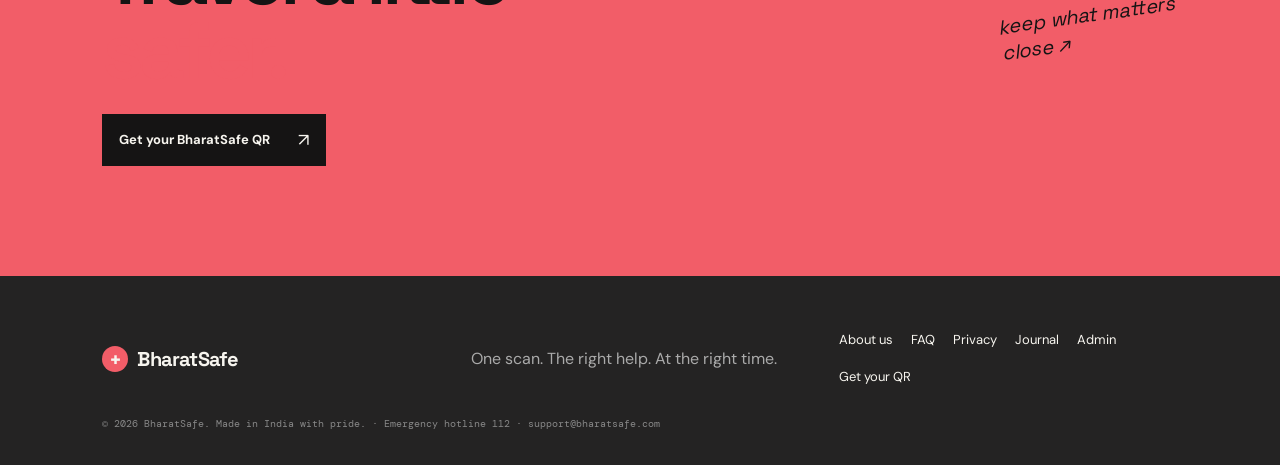
==== commit abe9d26c: "Add natural mixed 4 and 5 star ratings to testimonials" ====
--- a/index.html
+++ b/index.html
@@ -151,27 +151,47 @@
       </div>
     </section>
 
-    <section class="testimonials section-pad" id="profile">
-      <div class="section-kicker"><span>CLIENT TESTIMONIALS</span><span>(04 — 04)</span></div>
-      <div class="testimonials-heading">
-        <div>
-          <h2>Real people.<br /><em>Real moments.</em><br />Real help.</h2>
-          <p>BharatSafe only matters in the moments that matter most — here's what those moments looked like for our customers.</p>
-        </div>
-        <span class="testimonial-stars" aria-label="Five star testimonials">★★★★★</span>
-      </div>
-      <div class="testimonial-window" aria-live="polite">
-        <div class="testimonial-track">
-          <article class="testimonial-card"><p>“I met with a minor bike accident on my way to work. Before I could even reach for my phone, a stranger had scanned my BharatSafe sticker and called my brother. He was there in fifteen minutes. I didn't expect it to work this well, this fast.”</p><footer>— Rohit Sharma, Delhi <span aria-hidden="true">★★★★★</span></footer></article>
-          <article class="testimonial-card"><p>“Lost my suitcase during a layover and honestly thought I'd never see it again. Someone at the airport scanned the BharatSafe tag and messaged me directly. Got it back the same day — no complaints, no lost-and-found forms.”</p><footer>— Priya Nair, Bengaluru <span aria-hidden="true">★★★★★</span></footer></article>
-          <article class="testimonial-card"><p>“My dog Simba slipped out of the house during the Diwali fireworks — every pet parent's nightmare. A neighbour a few streets away scanned his BharatSafe collar tag and called us within minutes. I don't think I've ever run that fast to hug my dog.”</p><footer>— Meera Iyer, Mumbai <span aria-hidden="true">★★★★★</span></footer></article>
-          <article class="testimonial-card"><p>“As a parent, I put BharatSafe stickers on my son's bike and school bag without expecting much. Then his bike was involved in a small scrape near school, and the other rider scanned it and called me directly instead of panicking. It genuinely gives me peace of mind now.”</p><footer>— Anita Desai, Pune <span aria-hidden="true">★★★★★</span></footer></article>
-          <article class="testimonial-card"><p>“My cat is an escape artist — always has been. Ever since I put a BharatSafe tag on her collar, I worry a lot less every time she slips out the door.”</p><footer>— Arjun Kapoor, Chandigarh <span aria-hidden="true">★★★★★</span></footer></article>
-          <article class="testimonial-card"><p>“Simple, affordable, and genuinely useful. No unnecessary app, no complicated setup — just a sticker that does exactly what it promises. This is the kind of quiet innovation India needs more of.”</p><footer>— Karan Mehta, Ahmedabad <span aria-hidden="true">★★★★★</span></footer></article>
-        </div>
-      </div>
-      <p class="trust-line">Join 10,000+ drivers, riders, travellers, and pet parents who trust BharatSafe to be there when it matters.</p>
-    </section>
+    <!-- Card 1: 4 Stars -->
+      <article class="testimonial-card">
+        <div class="card-stars">★★★★ <span class="score">4.0</span></div>
+        <p>“I met with a minor bike accident on my way to work. Before I could even reach for my phone, a stranger had scanned my BharatSafe sticker and called my brother. He was there in fifteen minutes. I didn't expect it to work this well, this fast.”</p>
+        <footer>Rohit Sharma, Delhi</footer>
+      </article>
+
+      <!-- Card 2: 4 Stars -->
+      <article class="testimonial-card">
+        <div class="card-stars">★★★★<span class="star-dim">★</span> <span class="score">4.0</span></div>
+        <p>“Lost my suitcase during a layover and honestly thought I'd never see it again. Someone at the airport scanned the BharatSafe tag and messaged me directly. Got it back the same day — no complaints, no lost-and-found forms.”</p>
+        <footer>Priya Nair, Bengaluru</footer>
+      </article>
+
+      <!-- Card 3: 5 Stars -->
+      <article class="testimonial-card">
+        <div class="card-stars">★★★★★ <span class="score">5.0</span></div>
+        <p>“My dog Simba slipped out of the house during the Diwali fireworks — every pet parent's nightmare. A neighbour a few streets away scanned his BharatSafe collar tag and called us within minutes. I don't think I've ever run that fast to hug my dog.”</p>
+        <footer>Meera Iyer, Mumbai</footer>
+      </article>
+
+      <!-- Card 4: 5 Stars -->
+      <article class="testimonial-card">
+        <div class="card-stars">★★★★★ <span class="score">5.0</span></div>
+        <p>“As a parent, I put BharatSafe stickers on my son's bike and school bag without expecting much. Then his bike was involved in a small scrape near school, and the other rider scanned it and called me directly instead of panicking. It genuinely gives me peace of mind now.”</p>
+        <footer>Anita Desai, Pune</footer>
+      </article>
+
+      <!-- Card 5: 4 Stars -->
+      <article class="testimonial-card">
+        <div class="card-stars">★★★★<span class="star-dim">★</span> <span class="score">4.0</span></div>
+        <p>“My cat is an escape artist — always has been. Ever since I put a BharatSafe tag on her collar, I worry a lot less every time she slips out the door.”</p>
+        <footer>Arjun Kapoor, Chandigarh</footer>
+      </article>
+
+      <!-- Card 6: 5 Stars -->
+      <article class="testimonial-card">
+        <div class="card-stars">★★★★★ <span class="score">5.0</span></div>
+        <p>“Simple, affordable, and genuinely useful. No unnecessary app, no complicated setup — just a sticker that does exactly what it promises. This is the kind of quiet innovation India needs more of.”</p>
+        <footer>Karan Mehta, Ahmedabad</footer>
+      </article>
 
     <section class="faq section-pad" id="faq">
       <div class="section-kicker"><span>GOOD QUESTIONS</span><span>(04 — 04)</span></div>
@@ -215,7 +235,7 @@
       <a href="about.html">About us</a>
       <a href="/faq">FAQ</a>
       <a href="/profile">Privacy</a>
-      <a href="/journal">Journal</a>
+      <a href="/blog.html">Journal</a>
       <a href="/admin">Admin</a>
       <a href="/shop">Get your QR</a>
     </div>
--- a/styles.css
+++ b/styles.css
@@ -59,4 +59,27 @@
   to {
     transform: translateX(0%);
   }
+}
+.card-stars {
+  color: #ff9800;
+  font-size: 0.85rem;
+  letter-spacing: 1.5px;
+  margin-bottom: 0.75rem;
+  display: flex;
+  align-items: center;
+  gap: 0.25rem;
+}
+
+/* Gray out the unlit 5th star on 4-star reviews */
+.card-stars .star-dim {
+  color: #d1d5db;
+}
+
+/* Small, subtle rating number badge next to stars */
+.card-stars .score {
+  font-size: 0.75rem;
+  font-weight: 700;
+  color: #4b5563;
+  margin-left: 0.35rem;
+  letter-spacing: normal;
 }
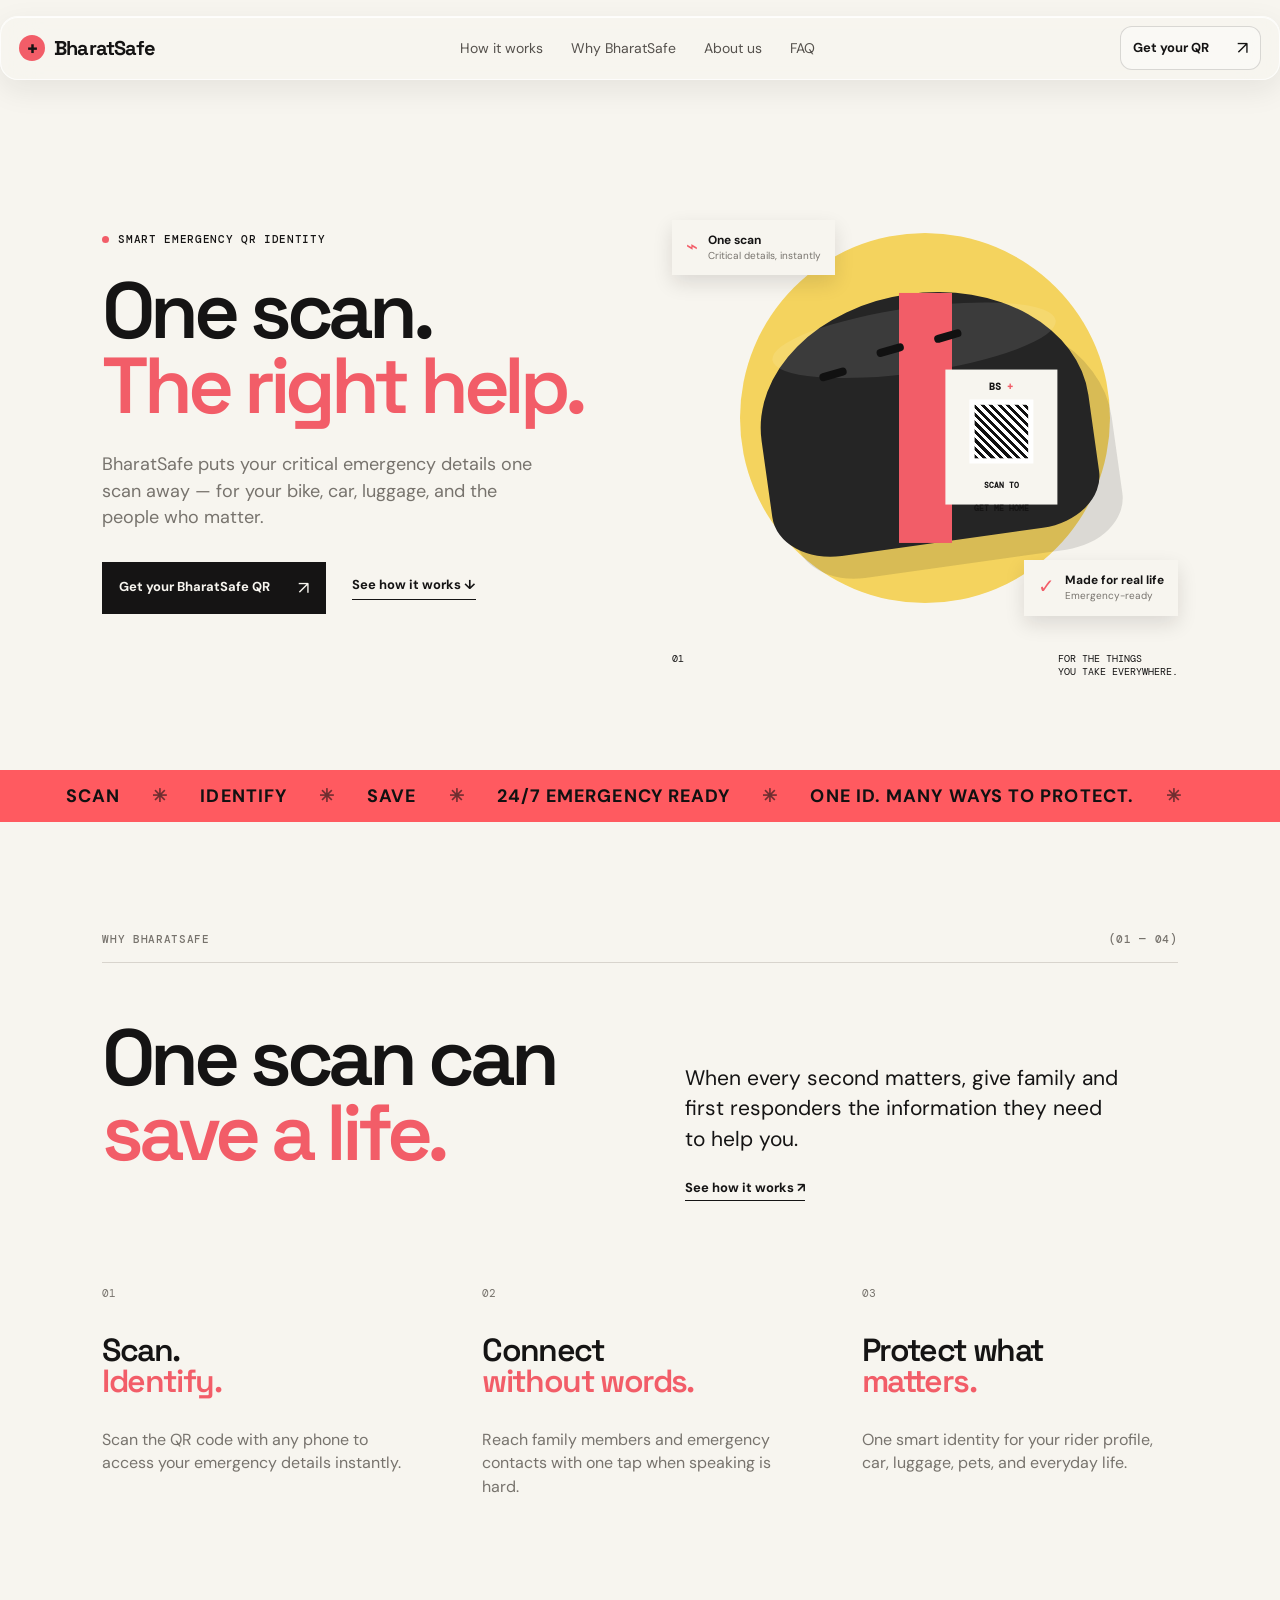
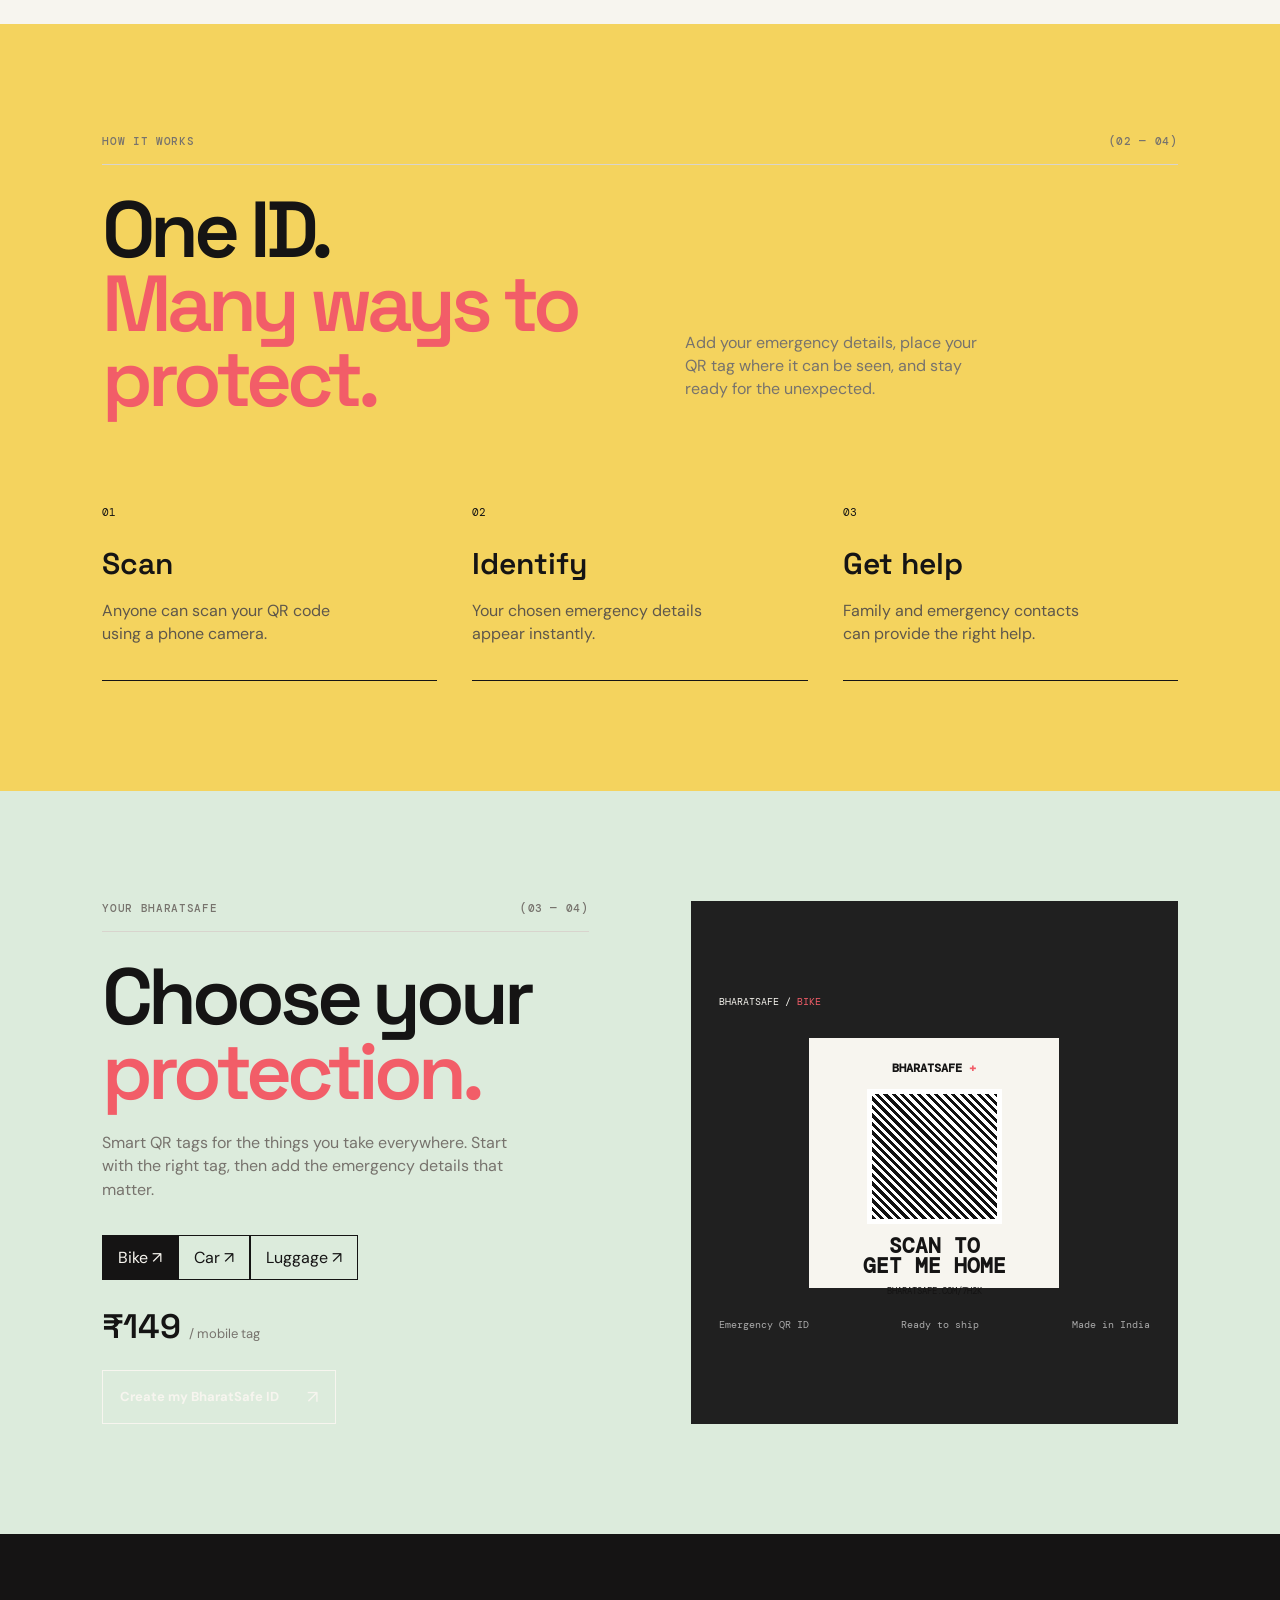
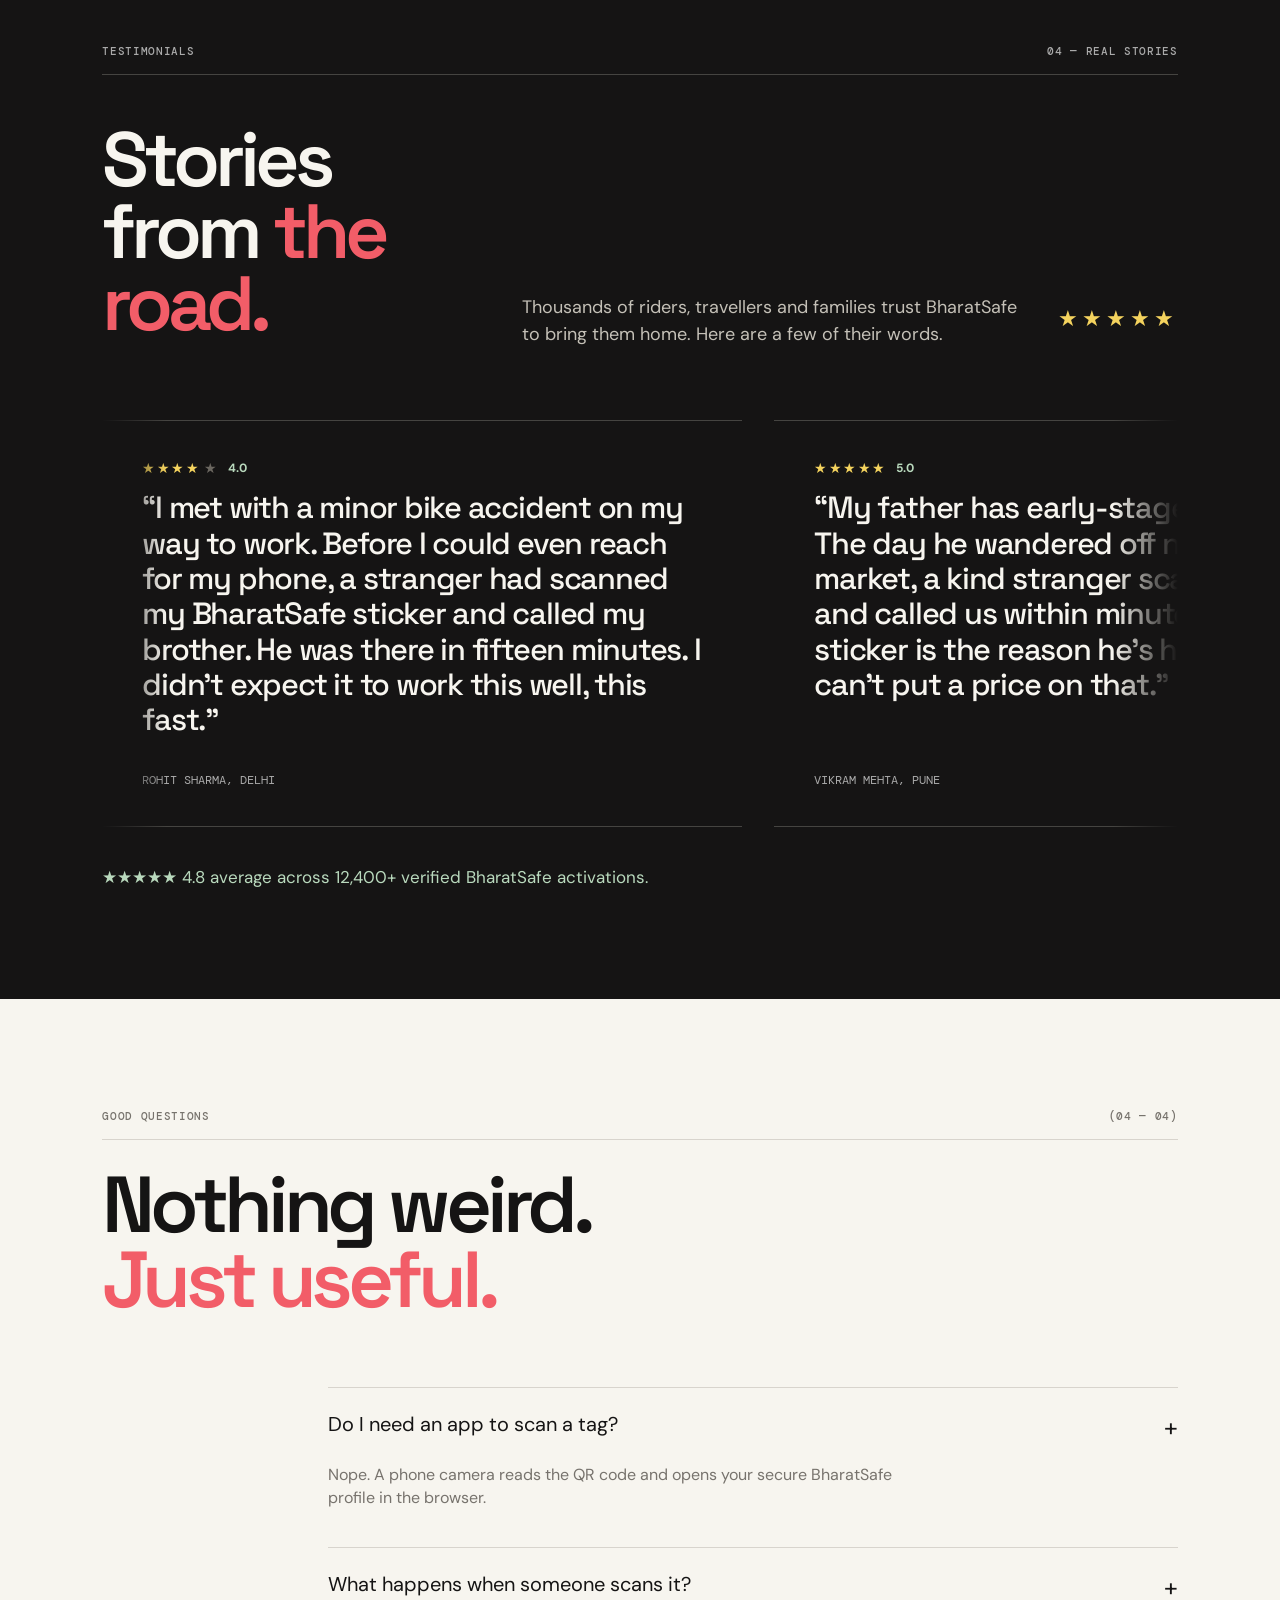
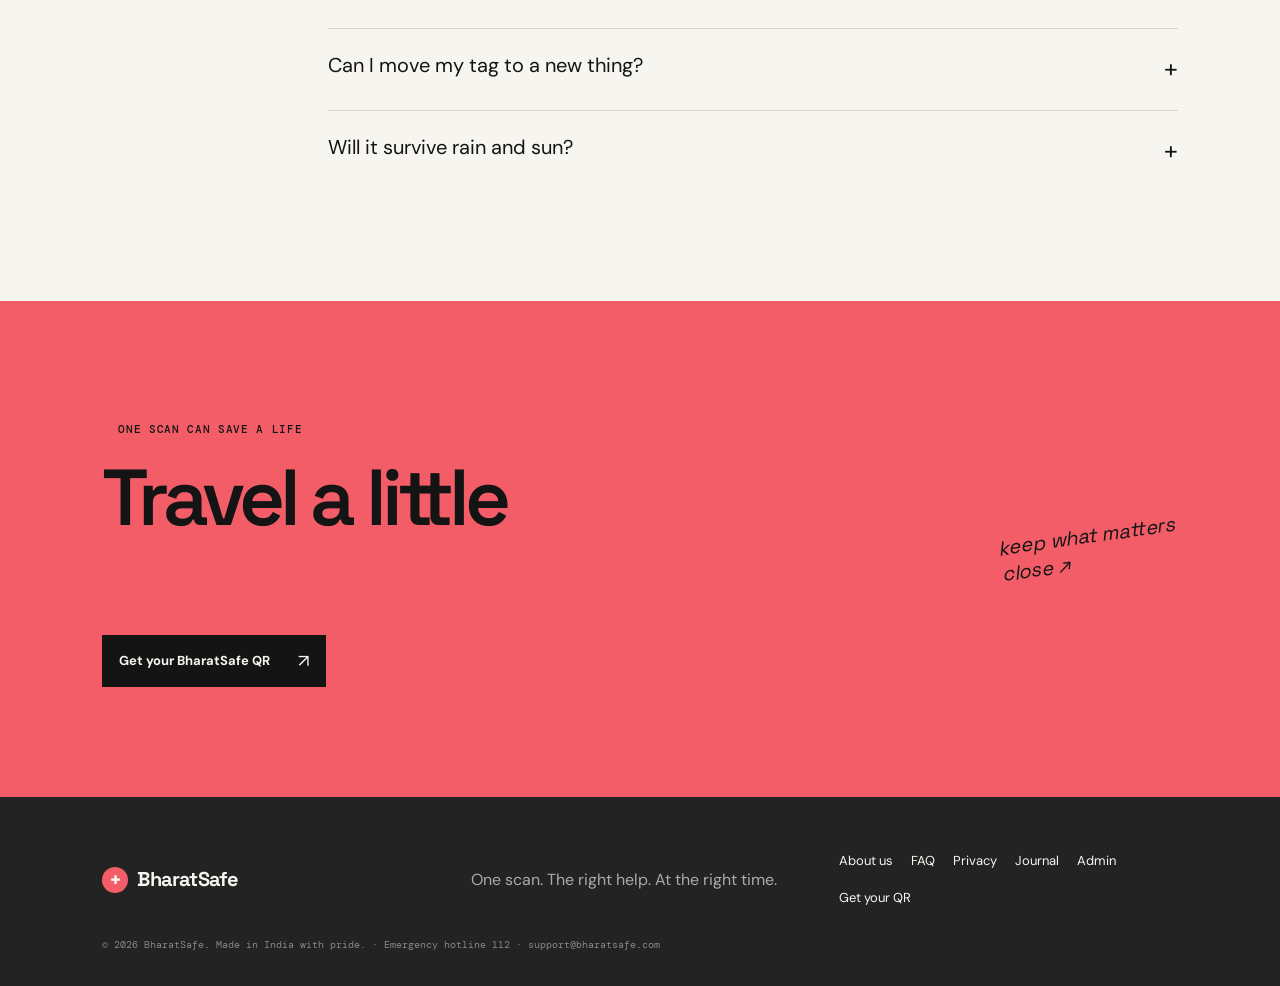
==== commit 5c55ff7d: "Update testimonials" ====
--- a/index.html
+++ b/index.html
@@ -151,47 +151,180 @@
       </div>
     </section>
 
-    <!-- Card 1: 4 Stars -->
-      <article class="testimonial-card">
-        <div class="card-stars">★★★★ <span class="score">4.0</span></div>
-        <p>“I met with a minor bike accident on my way to work. Before I could even reach for my phone, a stranger had scanned my BharatSafe sticker and called my brother. He was there in fifteen minutes. I didn't expect it to work this well, this fast.”</p>
+    <!-- ============================================================
+     TESTIMONIALS — sliding rail, mixed 4★ / 5★ reviews
+     ============================================================ -->
+<section class="testimonials section-pad">
+  <div class="section-kicker">
+    <span>Testimonials</span>
+    <span>04 — Real stories</span>
+  </div>
+
+  <div class="testimonials-heading">
+    <div>
+      <h2>Stories from <em>the road.</em></h2>
+    </div>
+    <p>Thousands of riders, travellers and families trust BharatSafe to bring them home. Here are a few of their words.</p>
+    <div class="testimonial-stars">★★★★★</div>
+  </div>
+
+  <div class="testimonial-window">
+    <div class="testimonial-track">
+
+      <!-- ================= GROUP 1 ================= -->
+
+      <!-- 1. 4★ -->
+      <article class="testimonial-card">
+        <div>
+          <div class="card-stars">
+            ★★★★<span class="star-dim">★</span>
+            <span class="score">4.0</span>
+          </div>
+          <p>“I met with a minor bike accident on my way to work. Before I could even reach for my phone, a stranger had scanned my BharatSafe sticker and called my brother. He was there in fifteen minutes. I didn’t expect it to work this well, this fast.”</p>
+        </div>
         <footer>Rohit Sharma, Delhi</footer>
       </article>
 
-      <!-- Card 2: 4 Stars -->
-      <article class="testimonial-card">
-        <div class="card-stars">★★★★<span class="star-dim">★</span> <span class="score">4.0</span></div>
-        <p>“Lost my suitcase during a layover and honestly thought I'd never see it again. Someone at the airport scanned the BharatSafe tag and messaged me directly. Got it back the same day — no complaints, no lost-and-found forms.”</p>
+      <!-- 2. 5★ -->
+      <article class="testimonial-card">
+        <div>
+          <div class="card-stars">
+            ★★★★★
+            <span class="score">5.0</span>
+          </div>
+          <p>“My father has early-stage dementia. The day he wandered off near the market, a kind stranger scanned his tag and called us within minutes. That little sticker is the reason he’s home tonight. I can’t put a price on that.”</p>
+        </div>
+        <footer>Vikram Mehta, Pune</footer>
+      </article>
+
+      <!-- 3. 4★ -->
+      <article class="testimonial-card">
+        <div>
+          <div class="card-stars">
+            ★★★★<span class="star-dim">★</span>
+            <span class="score">4.0</span>
+          </div>
+          <p>“Lost my suitcase during a layover and honestly thought I’d never see it again. Someone at the airport scanned the BharatSafe tag and messaged me directly. Got it back the same day — no complaints, no lost-and-found queues.”</p>
+        </div>
+        <footer>Ananya Iyer, Mumbai</footer>
+      </article>
+
+      <!-- 4. 5★ -->
+      <article class="testimonial-card">
+        <div>
+          <div class="card-stars">
+            ★★★★★
+            <span class="score">5.0</span>
+          </div>
+          <p>“My daughter wears her BharatSafe tag to school every day. When she got separated from her class on a field trip, her teacher scanned it and had my number in seconds. As a parent, that peace of mind is everything.”</p>
+        </div>
         <footer>Priya Nair, Bengaluru</footer>
       </article>
 
-      <!-- Card 3: 5 Stars -->
-      <article class="testimonial-card">
-        <div class="card-stars">★★★★★ <span class="score">5.0</span></div>
-        <p>“My dog Simba slipped out of the house during the Diwali fireworks — every pet parent's nightmare. A neighbour a few streets away scanned his BharatSafe collar tag and called us within minutes. I don't think I've ever run that fast to hug my dog.”</p>
-        <footer>Meera Iyer, Mumbai</footer>
-      </article>
-
-      <!-- Card 4: 5 Stars -->
-      <article class="testimonial-card">
-        <div class="card-stars">★★★★★ <span class="score">5.0</span></div>
-        <p>“As a parent, I put BharatSafe stickers on my son's bike and school bag without expecting much. Then his bike was involved in a small scrape near school, and the other rider scanned it and called me directly instead of panicking. It genuinely gives me peace of mind now.”</p>
-        <footer>Anita Desai, Pune</footer>
-      </article>
-
-      <!-- Card 5: 4 Stars -->
-      <article class="testimonial-card">
-        <div class="card-stars">★★★★<span class="star-dim">★</span> <span class="score">4.0</span></div>
-        <p>“My cat is an escape artist — always has been. Ever since I put a BharatSafe tag on her collar, I worry a lot less every time she slips out the door.”</p>
-        <footer>Arjun Kapoor, Chandigarh</footer>
-      </article>
-
-      <!-- Card 6: 5 Stars -->
-      <article class="testimonial-card">
-        <div class="card-stars">★★★★★ <span class="score">5.0</span></div>
-        <p>“Simple, affordable, and genuinely useful. No unnecessary app, no complicated setup — just a sticker that does exactly what it promises. This is the kind of quiet innovation India needs more of.”</p>
-        <footer>Karan Mehta, Ahmedabad</footer>
-      </article>
+      <!-- 5. 4★ -->
+      <article class="testimonial-card">
+        <div>
+          <div class="card-stars">
+            ★★★★<span class="star-dim">★</span>
+            <span class="score">4.0</span>
+          </div>
+          <p>“I ride a Royal Enfield across state highways every month. The sticker on my helmet has been scanned twice — once for a flat tyre, once after a small skid. Both times, help arrived faster than I expected. Wish the app loaded a bit quicker though.”</p>
+        </div>
+        <footer>Arjun Reddy, Hyderabad</footer>
+      </article>
+
+      <!-- 6. 5★ -->
+      <article class="testimonial-card">
+        <div>
+          <div class="card-stars">
+            ★★★★★
+            <span class="score">5.0</span>
+          </div>
+          <p>“We gifted BharatSafe tags to both my in-laws for their 40th anniversary. Three weeks later, my father-in-law fainted at a railway station. A stranger scanned his tag, called us, and stayed with him until we arrived. I don’t have words.”</p>
+        </div>
+        <footer>Meera Joshi, Ahmedabad</footer>
+      </article>
+
+      <!-- ============ GROUP 2 — EXACT DUPLICATE ============ -->
+      <!-- Required for seamless infinite loop -->
+
+      <!-- 1. 4★ -->
+      <article class="testimonial-card">
+        <div>
+          <div class="card-stars">
+            ★★★★<span class="star-dim">★</span>
+            <span class="score">4.0</span>
+          </div>
+          <p>“I met with a minor bike accident on my way to work. Before I could even reach for my phone, a stranger had scanned my BharatSafe sticker and called my brother. He was there in fifteen minutes. I didn’t expect it to work this well, this fast.”</p>
+        </div>
+        <footer>Rohit Sharma, Delhi</footer>
+      </article>
+
+      <!-- 2. 5★ -->
+      <article class="testimonial-card">
+        <div>
+          <div class="card-stars">
+            ★★★★★
+            <span class="score">5.0</span>
+          </div>
+          <p>“My father has early-stage dementia. The day he wandered off near the market, a kind stranger scanned his tag and called us within minutes. That little sticker is the reason he’s home tonight. I can’t put a price on that.”</p>
+        </div>
+        <footer>Vikram Mehta, Pune</footer>
+      </article>
+
+      <!-- 3. 4★ -->
+      <article class="testimonial-card">
+        <div>
+          <div class="card-stars">
+            ★★★★<span class="star-dim">★</span>
+            <span class="score">4.0</span>
+          </div>
+          <p>“Lost my suitcase during a layover and honestly thought I’d never see it again. Someone at the airport scanned the BharatSafe tag and messaged me directly. Got it back the same day — no complaints, no lost-and-found queues.”</p>
+        </div>
+        <footer>Ananya Iyer, Mumbai</footer>
+      </article>
+
+      <!-- 4. 5★ -->
+      <article class="testimonial-card">
+        <div>
+          <div class="card-stars">
+            ★★★★★
+            <span class="score">5.0</span>
+          </div>
+          <p>“My daughter wears her BharatSafe tag to school every day. When she got separated from her class on a field trip, her teacher scanned it and had my number in seconds. As a parent, that peace of mind is everything.”</p>
+        </div>
+        <footer>Priya Nair, Bengaluru</footer>
+      </article>
+
+      <!-- 5. 4★ -->
+      <article class="testimonial-card">
+        <div>
+          <div class="card-stars">
+            ★★★★<span class="star-dim">★</span>
+            <span class="score">4.0</span>
+          </div>
+          <p>“I ride a Royal Enfield across state highways every month. The sticker on my helmet has been scanned twice — once for a flat tyre, once after a small skid. Both times, help arrived faster than I expected. Wish the app loaded a bit quicker though.”</p>
+        </div>
+        <footer>Arjun Reddy, Hyderabad</footer>
+      </article>
+
+      <!-- 6. 5★ -->
+      <article class="testimonial-card">
+        <div>
+          <div class="card-stars">
+            ★★★★★
+            <span class="score">5.0</span>
+          </div>
+          <p>“We gifted BharatSafe tags to both my in-laws for their 40th anniversary. Three weeks later, my father-in-law fainted at a railway station. A stranger scanned his tag, called us, and stayed with him until we arrived. I don’t have words.”</p>
+        </div>
+        <footer>Meera Joshi, Ahmedabad</footer>
+      </article>
+
+    </div>
+  </div>
+
+  <p class="trust-line">★★★★★ 4.8 average across 12,400+ verified BharatSafe activations.</p>
+</section>
 
     <section class="faq section-pad" id="faq">
       <div class="section-kicker"><span>GOOD QUESTIONS</span><span>(04 — 04)</span></div>
--- a/styles.css
+++ b/styles.css
@@ -82,4 +82,142 @@
   color: #4b5563;
   margin-left: 0.35rem;
   letter-spacing: normal;
+}
+/* ===== TESTIMONIALS SECTION ===== */
+.testimonials{
+  background: var(--ink);
+  color: var(--paper);
+  max-width: none;
+}
+.testimonials .section-kicker{
+  color: #aaa;
+  border-color: #454441;
+}
+.testimonials-heading{
+  display: flex;
+  align-items: end;
+  justify-content: space-between;
+  gap: 40px;
+}
+.testimonials h2{
+  font: 600 clamp(48px,6vw,84px)/.94 'Space Grotesk',sans-serif;
+  letter-spacing: -.065em;
+  margin: 48px 0 25px;
+}
+.testimonials h2 em{
+  font-style: normal;
+  color: var(--pink);
+}
+.testimonials-heading p{
+  max-width: 530px;
+  color: #c4c0b7;
+  font-size: 18px;
+}
+.testimonial-stars{
+  color: var(--yellow);
+  font-size: 22px;
+  letter-spacing: 4px;
+  padding-bottom: 30px;
+}
+
+/* ----- THE SLIDING WINDOW ----- */
+.testimonial-window{
+  overflow: hidden;
+  margin-top: 55px;
+  position: relative;
+  /* soft fade on both edges for polish */
+  mask-image: linear-gradient(to right, transparent, #000 6%, #000 94%, transparent);
+  -webkit-mask-image: linear-gradient(to right, transparent, #000 6%, #000 94%, transparent);
+}
+
+.testimonial-track{
+  display: flex;
+  gap: 2rem;
+  width: max-content;
+  animation: testimonial-scroll 40s linear infinite;
+}
+.testimonial-window:hover .testimonial-track{
+  animation-play-state: paused;
+}
+
+@keyframes testimonial-scroll{
+  from { transform: translateX(0); }
+  to   { transform: translateX(-50%); }
+}
+
+/* ----- CARD ----- */
+.testimonial-card{
+  flex: 0 0 auto;
+  width: min(640px, 84vw);
+  min-height: 260px;
+  padding: 38px 2.5rem;
+  border-top: 1px solid #454441;
+  border-bottom: 1px solid #454441;
+  display: flex;
+  flex-direction: column;
+  justify-content: space-between;
+  background: transparent;
+}
+.testimonial-card p{
+  max-width: 900px;
+  margin: 0;
+  font: 500 clamp(22px,2.4vw,34px)/1.15 'Space Grotesk',sans-serif;
+  letter-spacing: -.04em;
+}
+.testimonial-card footer{
+  margin-top: 34px;
+  color: #aaa;
+  font: 12px 'DM Mono',monospace;
+  text-transform: uppercase;
+}
+.testimonial-card footer span{
+  color: var(--yellow);
+  margin-left: 12px;
+  letter-spacing: 2px;
+}
+.trust-line{
+  max-width: 700px;
+  margin: 38px 0 0;
+  color: var(--green);
+  font-size: 17px;
+}
+
+/* ----- STARS (themed) ----- */
+.card-stars{
+  color: var(--yellow);
+  font-size: 0.85rem;
+  letter-spacing: 1.5px;
+  margin-bottom: 0.75rem;
+  display: flex;
+  align-items: center;
+  gap: 0.25rem;
+}
+.card-stars .star-dim{
+  color: #6b6760;
+}
+.card-stars .score{
+  font-size: 0.75rem;
+  font-weight: 700;
+  color: var(--green);
+  margin-left: 0.35rem;
+  letter-spacing: normal;
+}
+
+/* ----- REDUCED MOTION ----- */
+@media (prefers-reduced-motion: reduce){
+  .testimonial-track{ animation: none; }
+}
+
+/* ----- MOBILE ----- */
+@media(max-width:800px){
+  .testimonials-heading{ display: block; }
+  .testimonials h2{ margin-top: 42px; }
+  .testimonial-stars{ display: block; padding-bottom: 0; margin-top: 30px; }
+  .testimonial-card{
+    padding: 30px 1.5rem;
+    min-height: 360px;
+    width: min(560px, 88vw);
+  }
+  .testimonial-card p{ font-size: 22px; }
+  .trust-line{ font-size: 16px; }
 }
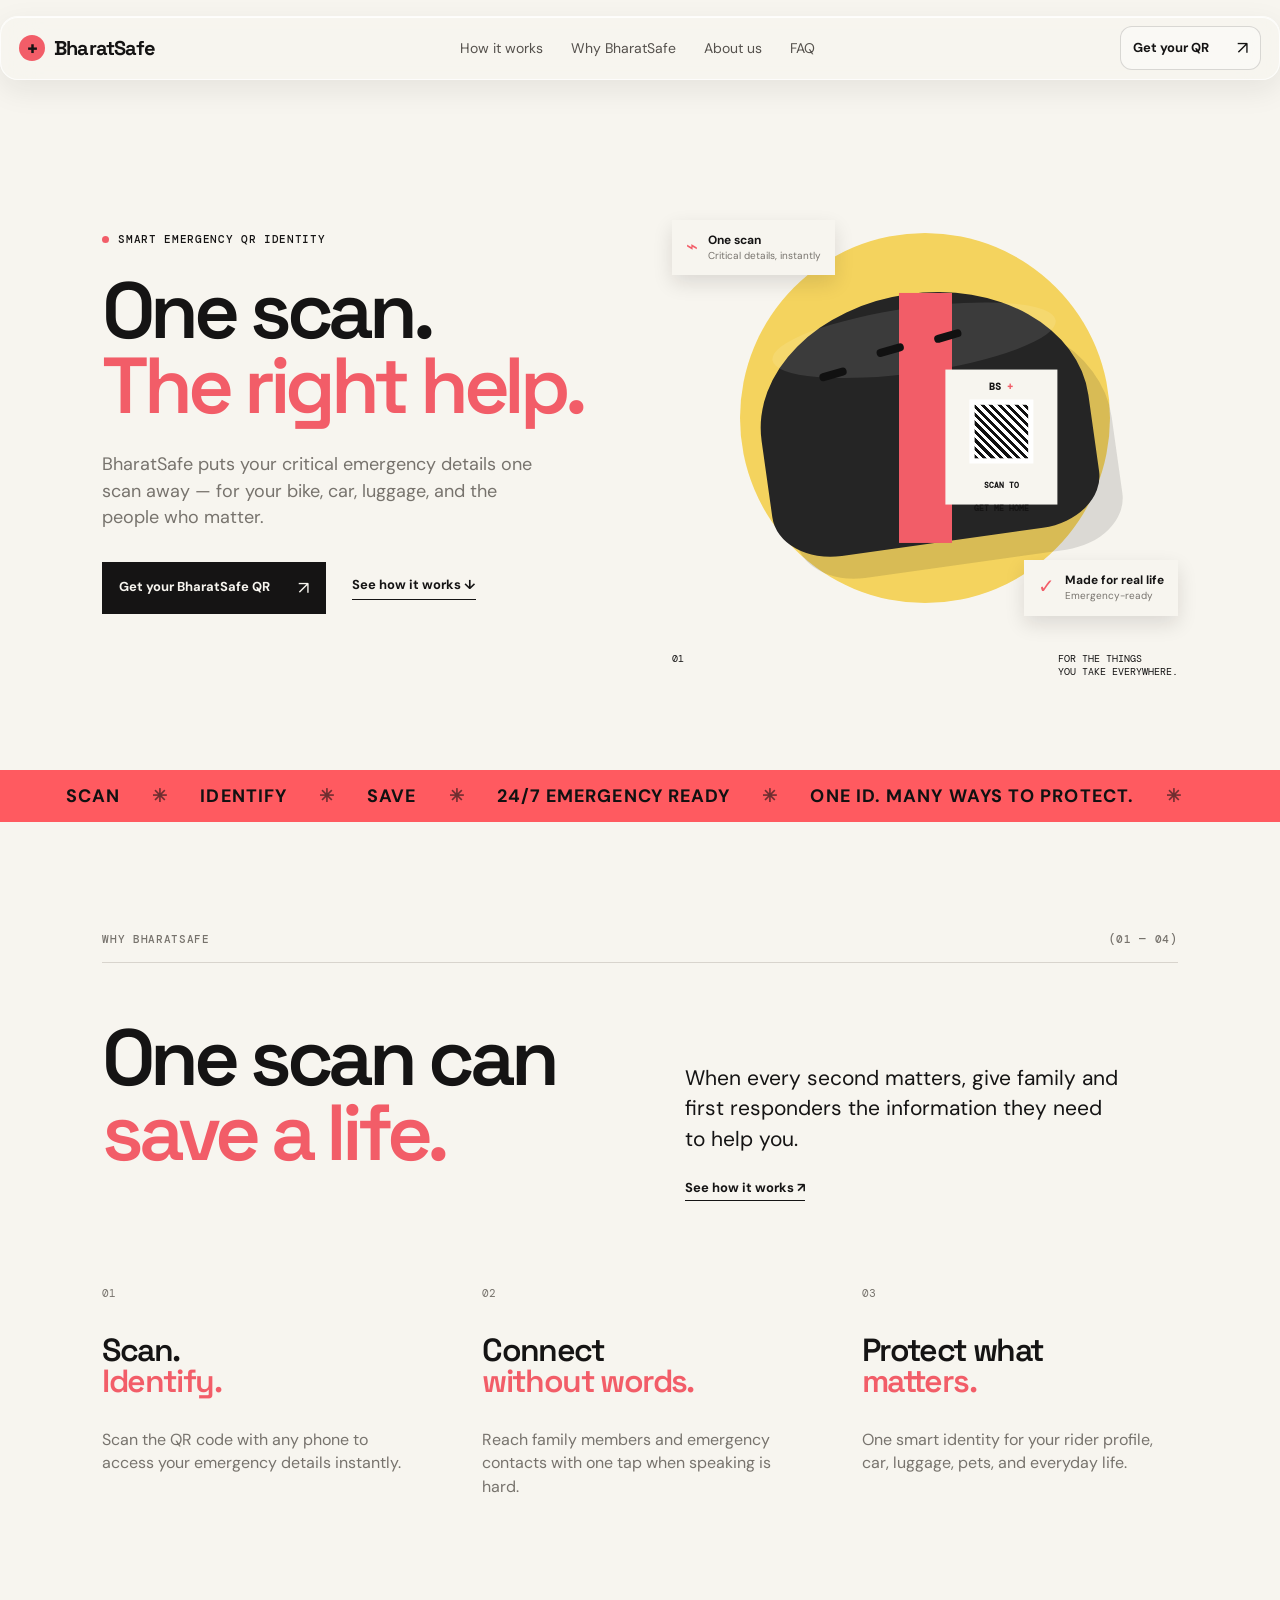
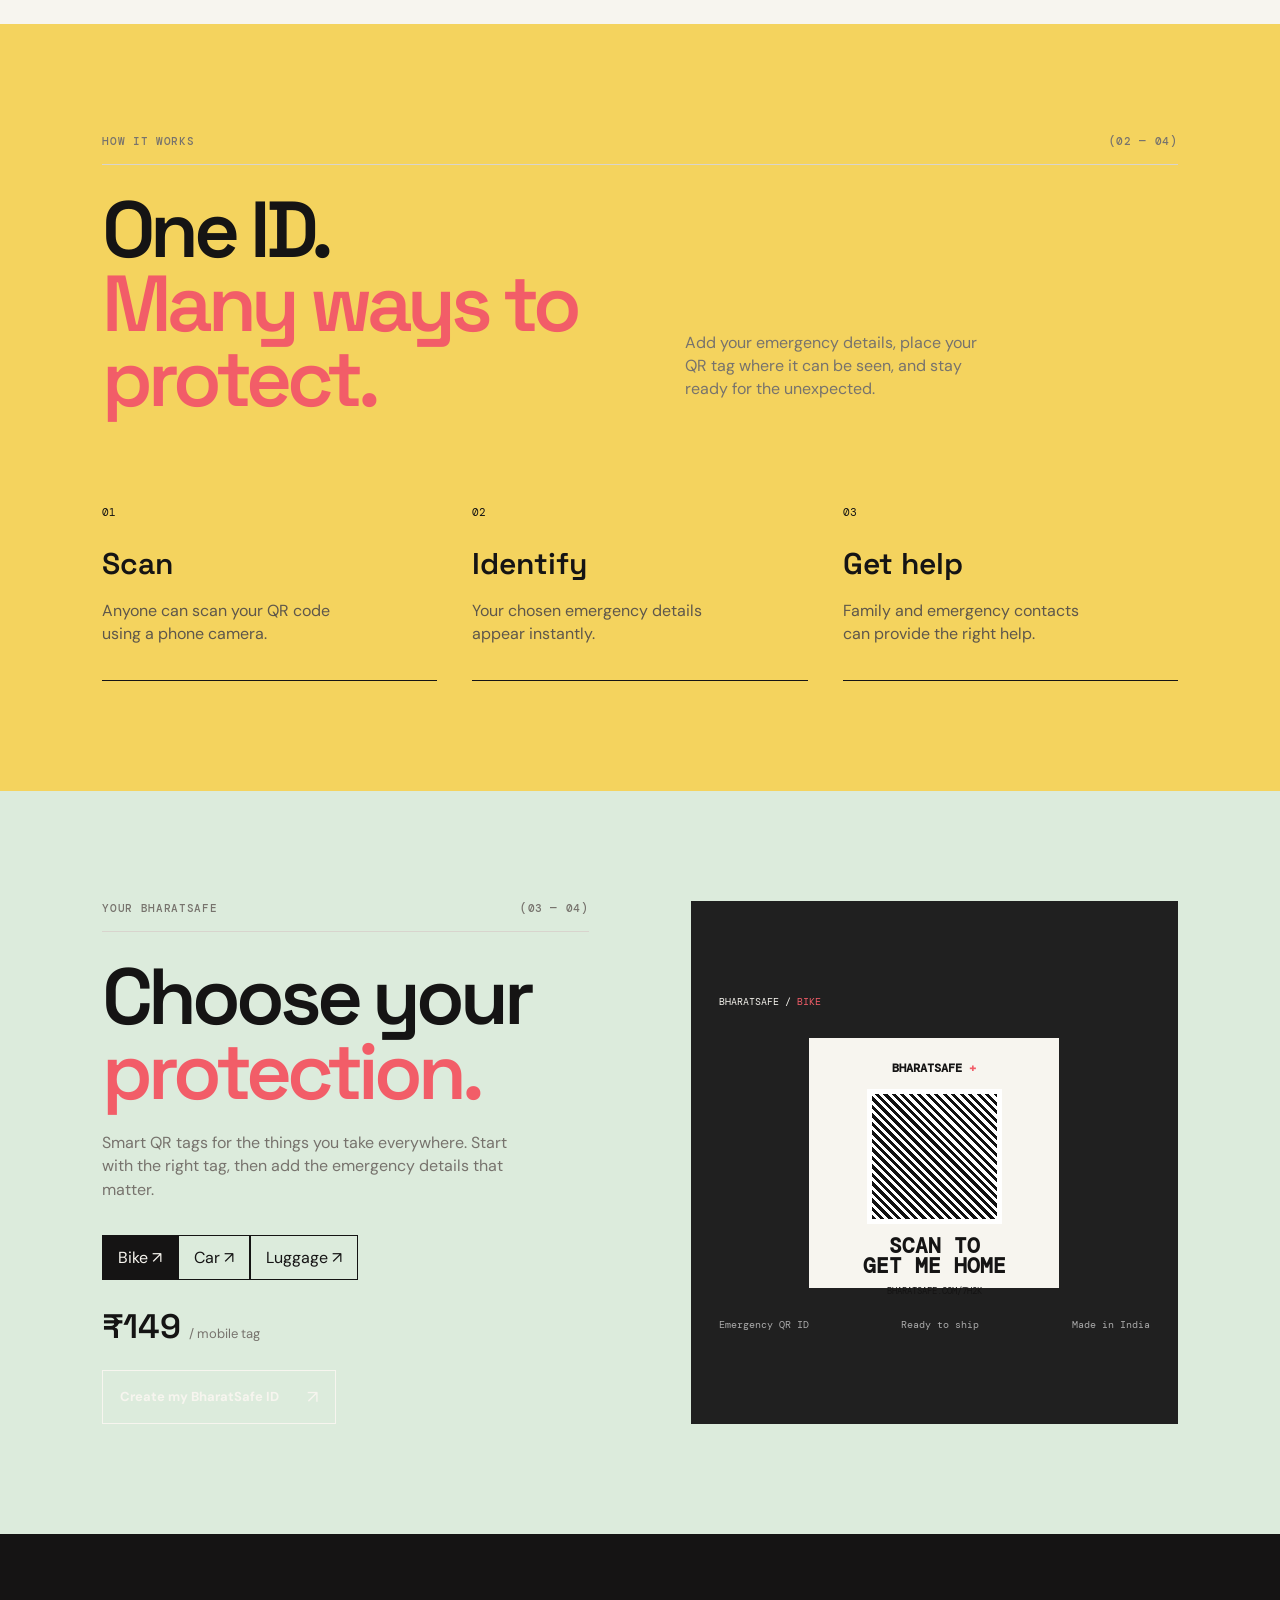
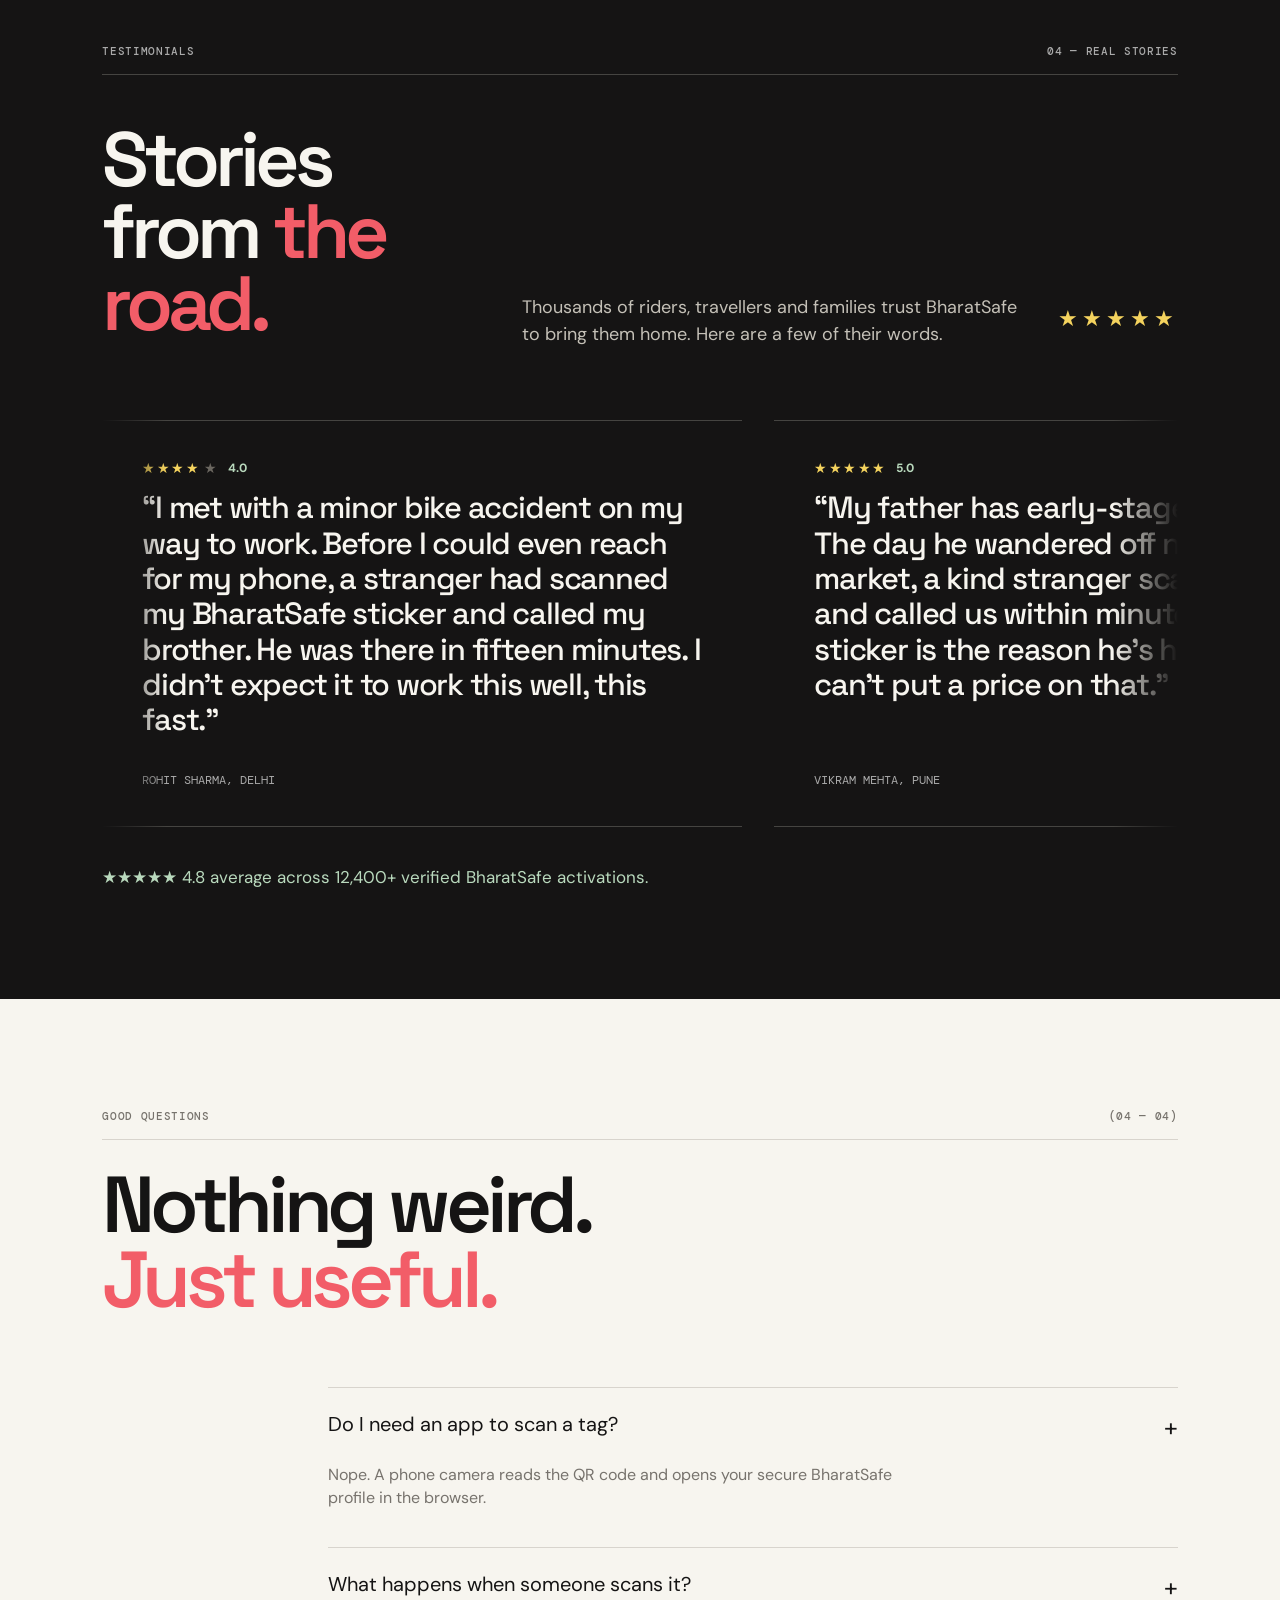
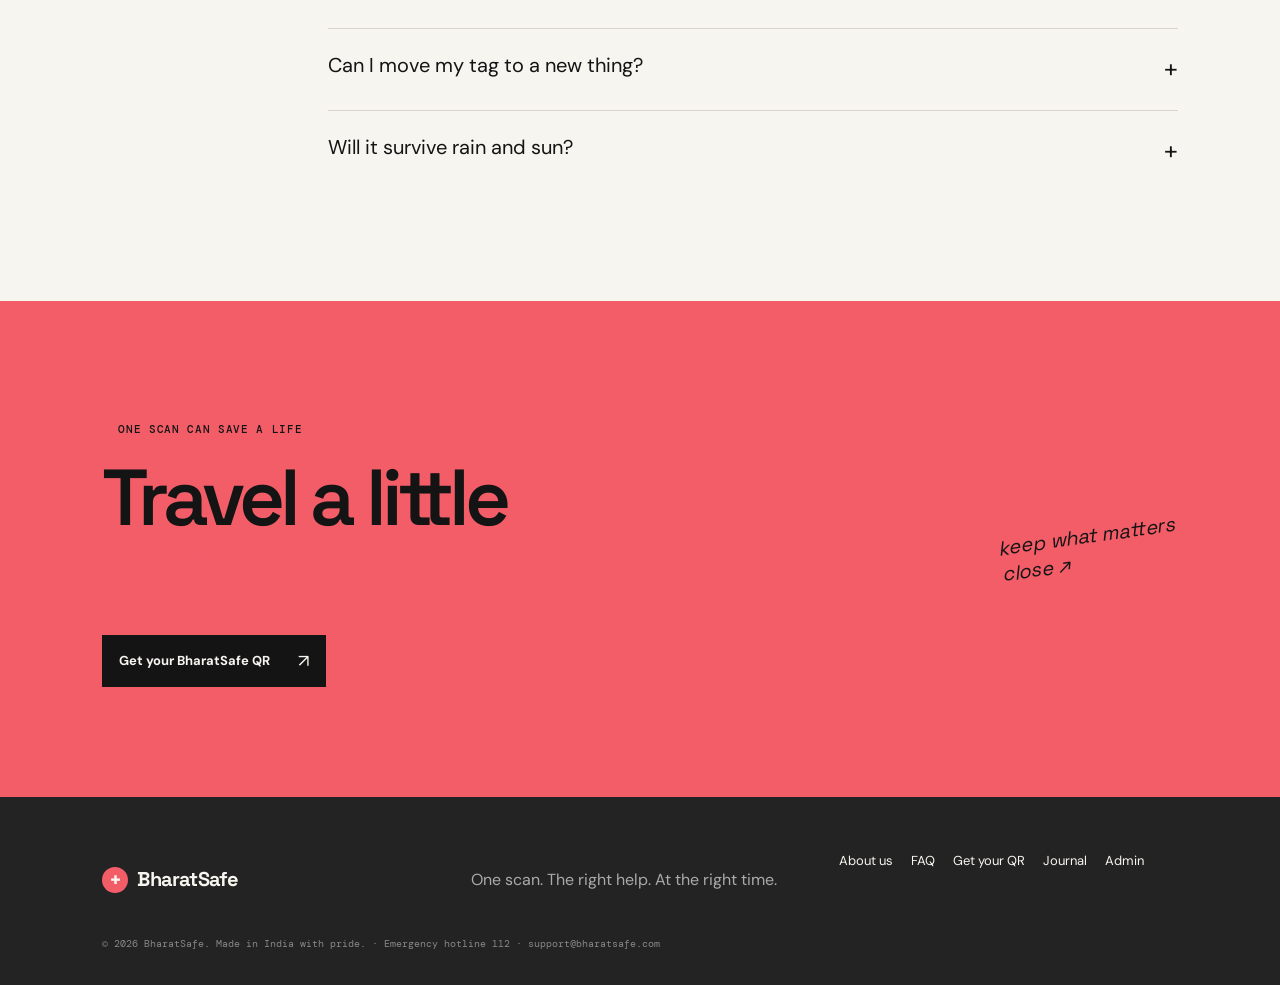
==== commit b2a8ff02: "Fix header and footer links to anchor to homepage sections" ====
--- a/index.html
+++ b/index.html
@@ -10,18 +10,18 @@
   <link rel="stylesheet" href="cursor.css" />
 </head>
 <body>
-  <header class="site-header">
-    <a class="brand" href="/" aria-label="BharatSafe home">
-      <span class="brand-mark" aria-hidden="true">+</span><span>BharatSafe</span>
-    </a>
-    <nav class="desktop-nav" aria-label="Main navigation">
-      <a href="/how-it-works">How it works</a>
-      <a href="/why-bharatsafe">Why BharatSafe</a>
-      <a href="about.html">About us</a>
-      <a href="/faq">FAQ</a>
-    </nav>
-    <a class="header-cta" href="/shop">Get your QR <span aria-hidden="true">↗</span></a>
-  </header>
+ <header class="site-header">
+  <a class="brand" href="#top" aria-label="BharatSafe home">
+    <span class="brand-mark" aria-hidden="true">+</span><span>BharatSafe</span>
+  </a>
+  <nav class="desktop-nav" aria-label="Main navigation">
+    <a href="#how-it-works">How it works</a>
+    <a href="#why-bharatsafe">Why BharatSafe</a>
+    <a href="/about-us">About us</a>
+    <a href="#faq">FAQ</a>
+  </nav>
+  <a class="header-cta" href="#shop">Get your QR <span aria-hidden="true">↗</span></a>
+</header>
 
   <main id="top">
     <section class="hero section-pad">
@@ -360,20 +360,19 @@
   </main>
 
   <footer class="site-footer">
-    <a class="brand" href="/" aria-label="BharatSafe home">
-      <span class="brand-mark" aria-hidden="true">+</span><span>BharatSafe</span>
-    </a>
-    <p>One scan. The right help. At the right time.</p>
-    <div>
-      <a href="about.html">About us</a>
-      <a href="/faq">FAQ</a>
-      <a href="/profile">Privacy</a>
-      <a href="/blog.html">Journal</a>
-      <a href="/admin">Admin</a>
-      <a href="/shop">Get your QR</a>
-    </div>
-    <small>© 2026 BharatSafe. Made in India with pride. · Emergency hotline 112 · support@bharatsafe.com</small>
-  </footer>
+  <a class="brand" href="#top" aria-label="BharatSafe home">
+    <span class="brand-mark" aria-hidden="true">+</span><span>BharatSafe</span>
+  </a>
+  <p>One scan. The right help. At the right time.</p>
+  <div>
+    <a href="/about-us">About us</a>
+    <a href="#faq">FAQ</a>
+    <a href="#shop">Get your QR</a>
+    <a href="/blog.html">Journal</a>
+    <a href="/admin">Admin</a>
+  </div>
+  <small>© 2026 BharatSafe. Made in India with pride. · Emergency hotline 112 · support@bharatsafe.com</small>
+</footer>
 
   <script src="cursor.js"></script>
   <script src="script.js"></script>
